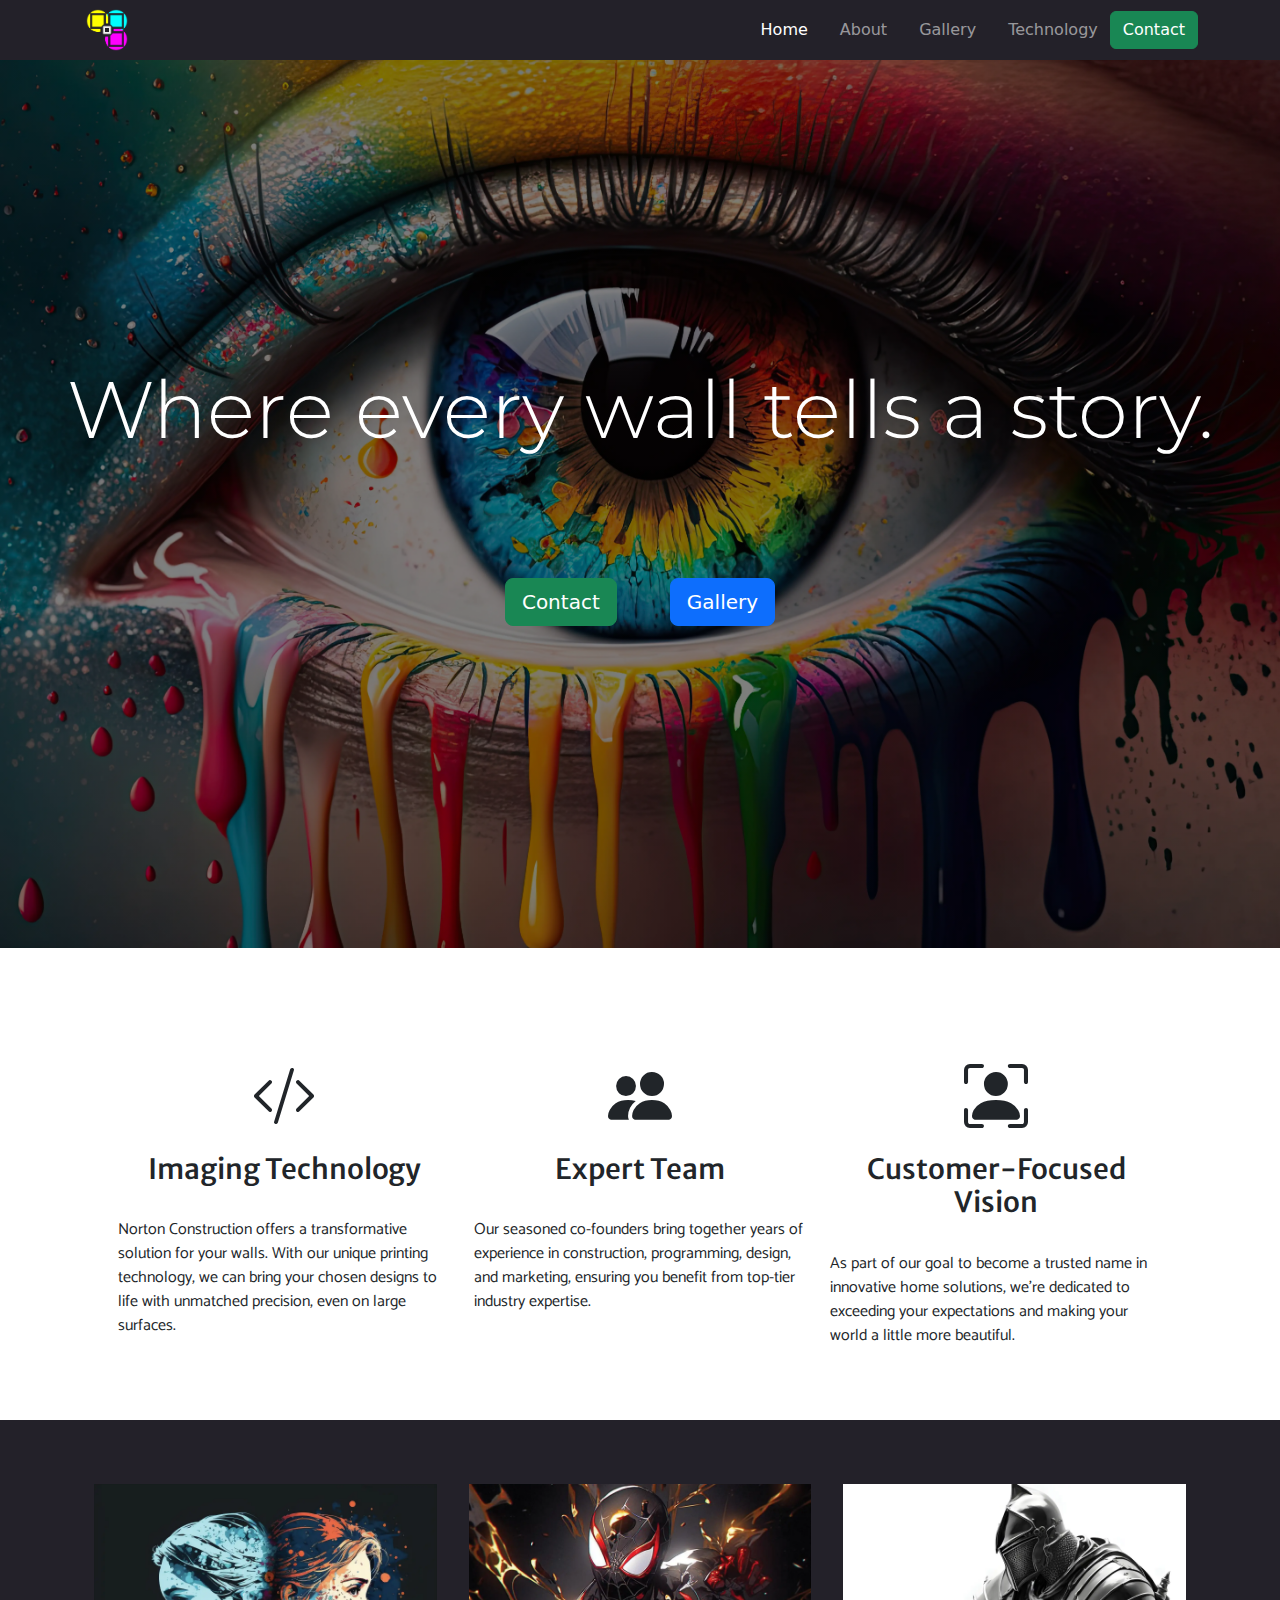
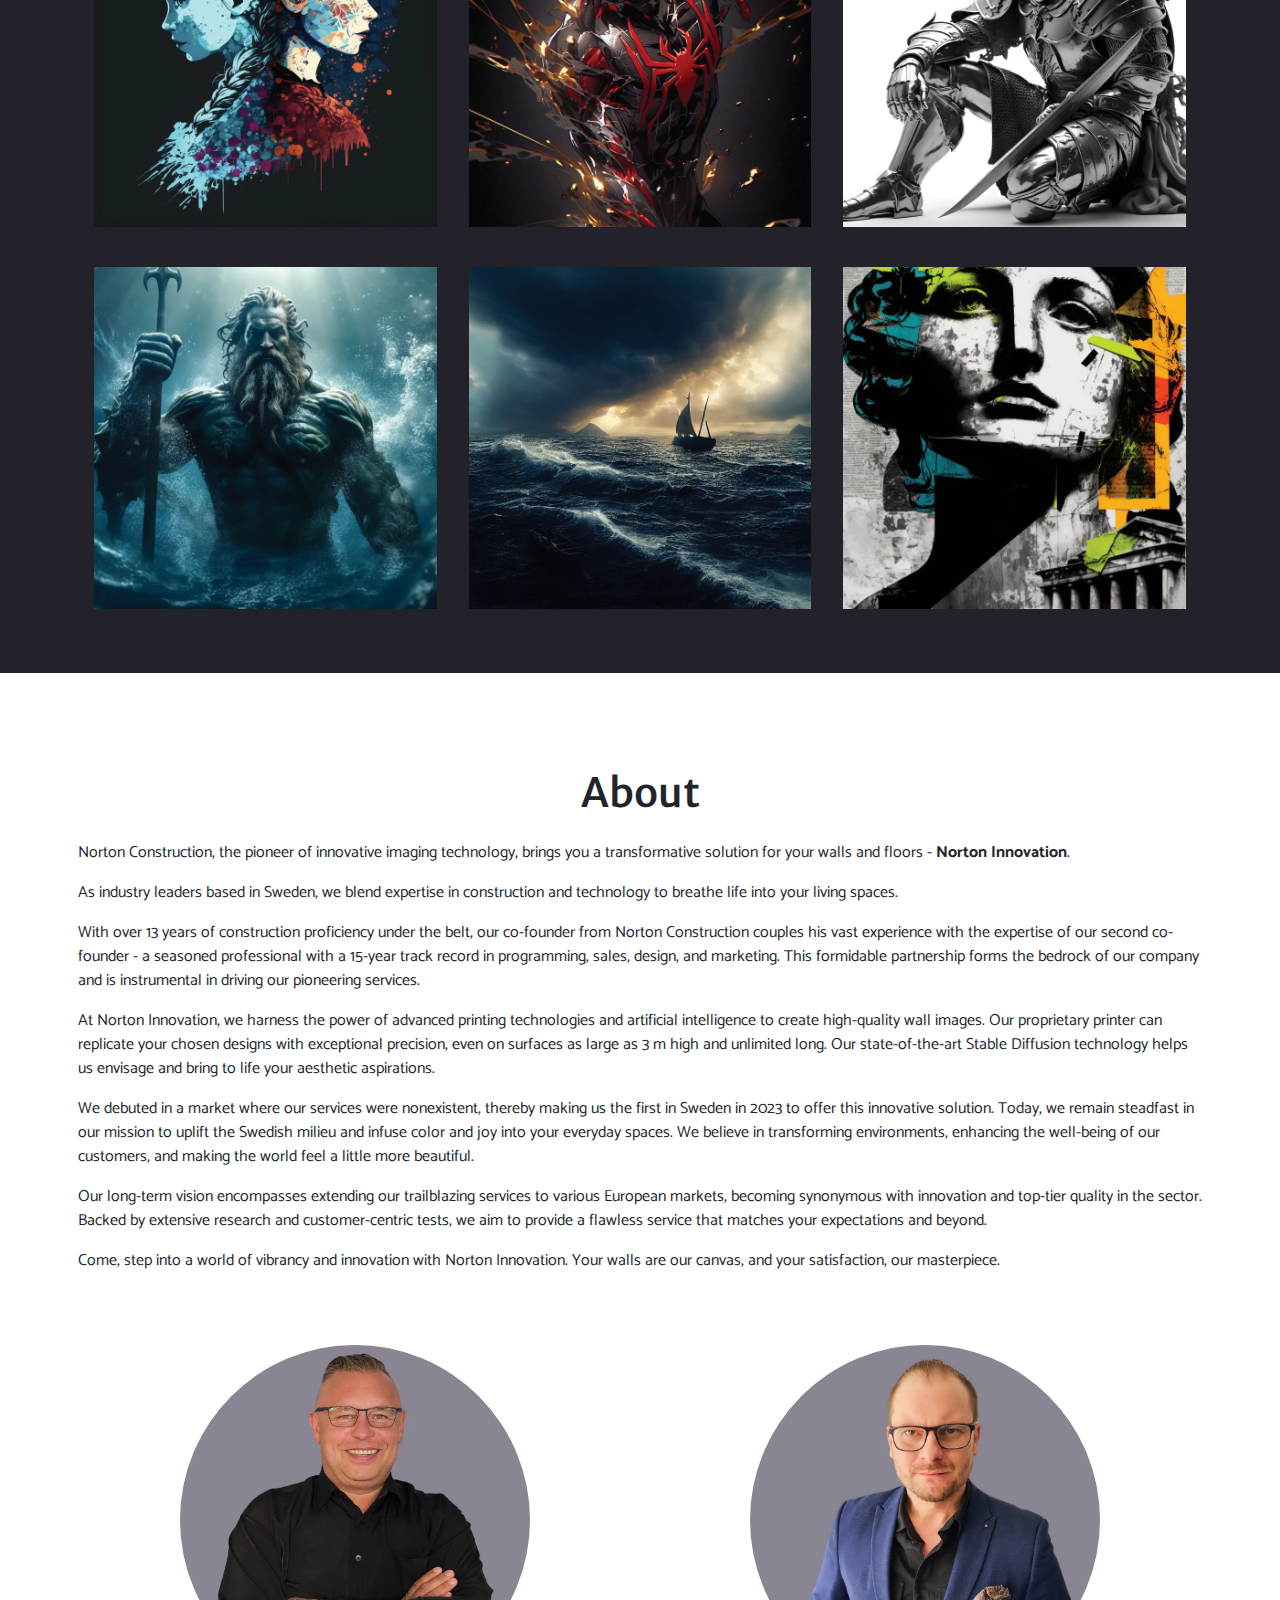
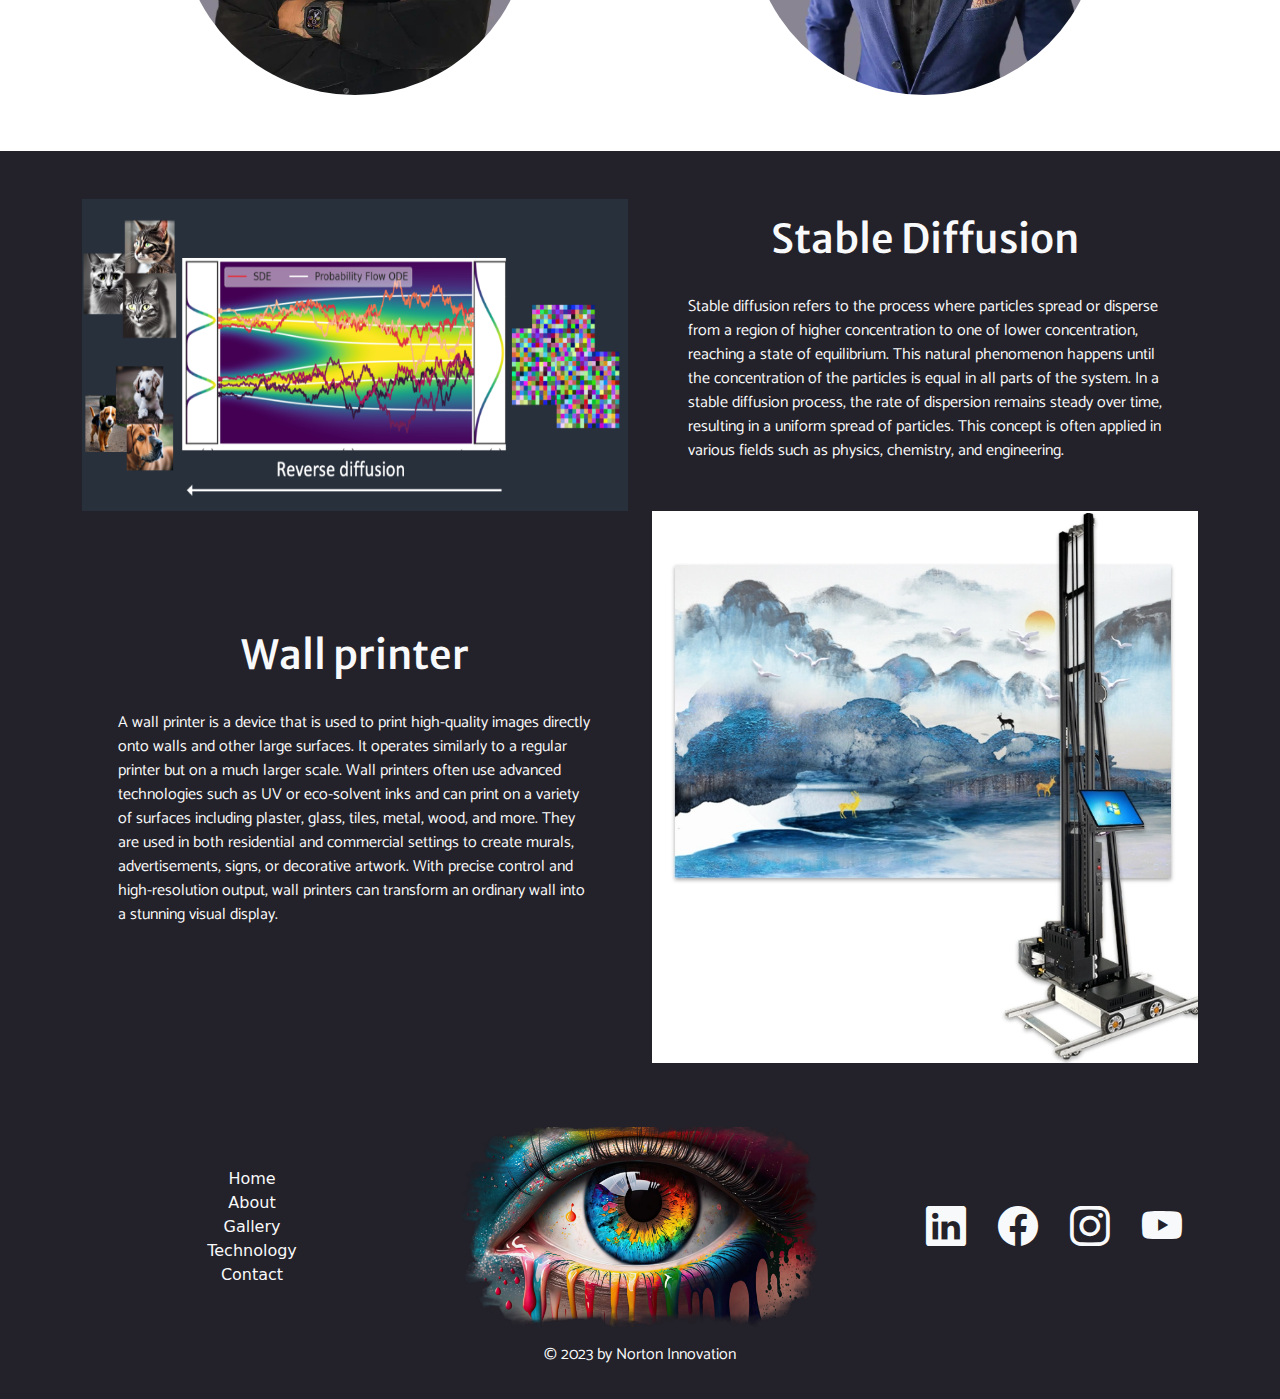
==== index.html @ 127aef73 "Fix character issues with homepage" ====
<!DOCTYPE html>
<html lang="en">

<head>
    <meta charset="UTF-8">
    <meta http-equiv="X-UA-Compatible" content="IE=edge">
    <meta name="viewport" content="width=device-width, initial-scale=1.0">
    <title>NORTON Innovation</title>
    <!-- CSS file -->
    <link rel="stylesheet" href="assets/css/style.css">
    <!-- Bootstrap -->
    <link rel="stylesheet" href="https://cdn.jsdelivr.net/npm/bootstrap@5.3.0/dist/css/bootstrap.min.css">
    <link rel="stylesheet" href="https://cdn.jsdelivr.net/npm/bootstrap-icons@1.10.5/font/bootstrap-icons.css">
    <!-- Preload front image -->
    <link rel="preload" href="assets/img/background-image.webp" as="image">

    <style>
        .my-default-background-color {
            background-color: #232129;
        }
    </style>

</head>

<body>

    <header>
        <nav class="navbar navbar-expand-lg navbar-dark fixed-top my-default-background-color p-0 m-0">
            <div class="container-lg">
                <a class="navbar-brand" href="index.html">
                    <img src="assets/img/logo/norton-innovation-logotype-transparent.png" alt="logo" class="logo-img">
                </a>
                <button class="navbar-toggler" type="button" data-bs-toggle="collapse" data-bs-target="#navbarNav"
                    aria-controls="navbarNav" aria-expanded="false" aria-label="Toggle navigation">
                    <span class="navbar-toggler-icon"></span>
                </button>

                <div class="collapse navbar-collapse" id="navbarNav">
                    <ul class="navbar-nav ms-auto gap-lg-4 gap-1">
                        <li class="nav-item">
                            <a class="nav-link active m-1 p-0" aria-current="page" href="index.html">Home</a>
                        </li>
                        <li class="nav-item">
                            <a class="nav-link m-1 p-0" href="#about">About</a>
                        </li>
                        <li class="nav-item">
                            <a class="nav-link m-1 p-0" href="gallery.html">Gallery</a>
                        </li>
                        <li class="nav-item">
                            <a class="nav-link m-1 p-0" href="#tech">Technology</a>
                        </li>
                    </ul>
                    <!-- <button type="button" class="btn btn-light ms-lg-5 mt-3 mb-3">Inspiration</button> -->
                    <a href="https://linktr.ee/nortoninnovation" target="_blank"><button type="button"
                            class="btn btn-success ms-lg-2 my-lg-2 mt-3 mb-3">Contact</button></a>


                </div>
            </div>

        </nav>
    </header>

    <main>
        <section>
            <div class="container-fluid enter-website-image mt-5 mb-5">
                <div class="row">
                    <div class="col-12">
                        <div class="start-content p-3 text-white">
                            <h1 class="display-1 special-header-font">Where every wall tells a story.</h1>
                            <br>

                        </div>
                        <div class="start-buttons mt-5">
                            <a href="https://linktr.ee/nortoninnovation" target="_blank"><button type="button"
                                    class="btn btn-success btn-lg m-4">Contact</button></a>

                            <a href="gallery.html"><button type="button"
                                    class="btn btn-primary btn-lg m-4">Gallery</button></a>
                        </div>
                    </div>
                </div>
            </div>
        </section>

        <section class="pt-5 pb-5">
            <div class="container-lg px-5">
                <div class="row">
                    <div class="col-12 col-md-4 mb-5 mb-md-2">
                        <div class="icon text-center m-3"><i class="bi bi-code-slash display-3"></i></div>
                        <h3 class="text-center">Imaging Technology</h3>
                        <br>
                        <p>Norton Construction offers a transformative solution for your walls. With our
                            unique printing technology, we can bring your chosen designs to life with unmatched
                            precision, even on large surfaces.</p>
                    </div>
                    <div class="col-12 col-md-4 mb-5 mb-md-2">
                        <div class="icon text-center m-3"><i class="bi bi-people-fill display-3"></i></div>
                        <h3 class="text-center">Expert Team</h3>
                        <br>
                        <p>Our seasoned co-founders bring together years of experience in construction, programming,
                            design, and marketing, ensuring you benefit from top-tier industry expertise.</p>
                    </div>
                    <div class="col-12 col-md-4 mb-md-2">
                        <div class="icon text-center m-3"><i class="bi bi-person-bounding-box display-3"></i></div>
                        <h3 class="text-center">Customer-Focused Vision</h3>
                        <br>
                        <p>As part of our goal to become a trusted name in innovative home solutions,
                            we're dedicated to exceeding your expectations and making your world a little more
                            beautiful.</p>
                    </div>
                </div>
            </div>
        </section>

        <section class="pt-5 pb-5 my-default-background-color">
            <div class="container-lg">
                <div class="row g-2">
                    <div class="col-12 col-md-4 p-3">
                        <img src="assets/img/wp-img/06-webp.webp" class="img-fluid" alt="...">
                    </div>
                    <div class="col-12 col-md-4 p-3">
                        <img src="assets/img/wp-img//05-webp.webp" class="img-fluid" alt="...">
                    </div>
                    <div class="col-12 col-md-4 p-3">
                        <img src="assets/img/wp-img/01-webp.webp" class="img-fluid" alt="...">
                    </div>
                    <div class="col-12 col-md-4 p-3">
                        <img src="assets/img/wp-img/04-webp.webp" class="img-fluid" alt="...">
                    </div>
                    <div class="col-12 col-md-4 p-3">
                        <img src="assets/img/wp-img/03-webp.webp" class="img-fluid" alt="...">
                    </div>
                    <div class="col-12 col-md-4 p-3">
                        <img src="assets/img/wp-img/02-webp.webp" class="img-fluid" alt="...">
                    </div>
                </div>
            </div>
            </div>
        </section>

        <section class="pt-5 pb-5 px-5" id="about">
            <div class="container-lg">
                <div class="row profile-img align-items-center">

                    <div class="col-12 py-5 px-2">
                        <h1 class="text-center pb-3">About</h1>
                        <p>Norton Construction, the pioneer of innovative imaging technology, brings
                            you a transformative solution for your walls and floors - <b>Norton Innovation</b>.</p>
                        <p>As industry leaders based in Sweden, we blend expertise in construction and technology to
                            breathe life into your living spaces.</p>
                        <p>With over 13 years of construction proficiency under the belt, our co-founder from Norton
                            Construction
                            couples his vast experience with the expertise of our second co-founder - a seasoned
                            professional with a 15-year track record in programming, sales, design, and marketing. This
                            formidable
                            partnership forms the bedrock of our company and is instrumental in driving our pioneering
                            services.</p>
                        <p>At Norton Innovation, we harness the power of advanced printing technologies and artificial
                            intelligence to create high-quality wall images. Our proprietary printer can
                            replicate your
                            chosen designs with exceptional precision, even on surfaces as large as 3 m high and
                            unlimited
                            long. Our state-of-the-art Stable Diffusion technology helps us envisage and bring to life
                            your
                            aesthetic
                            aspirations.</p>
                        <p>We debuted in a market where our services were nonexistent, thereby making us the first in
                            Sweden in 2023
                            to offer this innovative solution. Today, we remain steadfast in our mission to uplift the
                            Swedish milieu
                            and infuse color and joy into your everyday spaces. We believe in transforming environments,
                            enhancing the well-being of our customers, and making the world feel a little more
                            beautiful.</p>
                        <p>Our long-term vision encompasses extending our trailblazing services to various European
                            markets, becoming synonymous with innovation and top-tier quality in the sector. Backed by
                            extensive
                            research and customer-centric tests, we aim to provide a flawless service that matches your
                            expectations
                            and beyond.</p>
                        <p>Come, step into a world of vibrancy and innovation with Norton Innovation. Your walls are our
                            canvas, and your satisfaction, our masterpiece.</p>
                    </div>
                    <div class="col-12 col-md-6 p-2 d-flex justify-content-center">
                        <img src="assets/img/profile/norbert.webp" alt="norbert profile">
                    </div>
                    <div class="col-12 col-md-6 px-2 d-flex justify-content-center">
                        <img src="assets/img/profile/lukasz.webp" alt="lukasz profile">
                    </div>

                </div>
            </div>


        </section>


        <section class="text-light my-default-background-color container-fluid pt-5 pb-5" id="tech">
            <div class="container-lg">
                <div class="row">
                    <div class="col-12 col-md-6 d-flex justify-content-center">
                        <img src="assets/img/stable_diffusion_process.webp" alt="Stable Diffusion Process"
                            class="img-fluid">
                    </div>
                    <div
                        class="col-12 col-md-6 d-flex flex-column justify-content-center align-items-center px-5 py-3 mb-3">
                        <h1 class="text-center">Stable Diffusion</h1>
                        <br>
                        <p>
                            Stable diffusion refers to the process where particles spread or disperse from a region of
                            higher concentration to one of lower concentration, reaching a state of equilibrium. This
                            natural phenomenon happens until the concentration of the particles is equal in all parts of
                            the system. In a stable diffusion process, the rate of dispersion remains steady over time,
                            resulting in a uniform spread of particles. This concept is often applied in various fields
                            such as physics, chemistry, and engineering.</p>
                    </div>
                    <div class="col-12 col-md-6 d-flex flex-column justify-content-center align-items-center px-5 py-3">
                        <h1 class="text-center">Wall printer</h1>
                        <br>
                        <p>A wall printer is a device that is used to print high-quality images directly onto walls and
                            other large surfaces. It operates similarly to a regular printer but on a much larger scale.
                            Wall printers often use advanced technologies such as UV or eco-solvent inks and can print
                            on a variety of surfaces including plaster, glass, tiles, metal, wood, and more. They are
                            used in both residential and commercial settings to create murals, advertisements, signs, or
                            decorative artwork. With precise control and high-resolution output, wall printers can
                            transform an ordinary wall into a stunning visual display.</p>
                    </div>
                    <div class="col-12 col-md-6 d-flex justify-content-center ">
                        <img src="assets/img/wp-spec/tpp-1000.png" alt="Printer image" class="img-fluid">
                    </div>
                </div>
            </div>
        </section>

        <!-- <section class="pt-5 pb-5">
            <div class="container p-3">
                <div class="row">
                    <div class="col-12 col-md-6 px-5">
                        <h1 class="text-dark pb-4">Your Journey Starts Here - Contact Us!</h1>
                    </div>
                    <div class="col-12 col-md-6 px-5">
                        <div class="form-floating mb-3">
                            <input type="text" class="form-control" id="floatingName" placeholder="Name">
                            <label for="floatingName">First name</label>
                        </div>
                        <div class="form-floating mb-3">
                            <input type="email" class="form-control" id="floatingInput" placeholder="name@example.com">
                            <label for="floatingInput">Email address</label>
                        </div>
                        <div class="form-floating mb-3">
                            <textarea class="form-control" placeholder="Ask us about anything" id="floatingTextarea2"
                                style="height: 150px"></textarea>
                            <label for="floatingTextarea2">Ask us about anything</label>
                        </div>
                        <div class="mx-auto p-2 d-flex justify-content-center">
                            <button type="submit" class="btn btn-outline-success btn-lg">Submit</button>
                        </div>
                    </div>
                </div>
            </div>
        </section> -->

    </main>

    <footer class="footer mt-auto py-3 my-default-background-color text-light">
        <div class="container-lg">
            <div class="row">
                <div class="col-12 col-md-4 d-flex flex-column align-items-center justify-content-center">
                    <ul class="list-unstyled fs-6 d-flex flex-column align-items-center justify-content-center">
                        <li><a class="me-3 text-reset text-decoration-none" href="index.html">Home</a></li>
                        <li><a class="me-3 text-reset text-decoration-none" href="#about">About</a></li>
                        <li><a class="me-3 text-reset text-decoration-none" href="gallery.html">Gallery</a></li>
                        <li><a class="me-3 text-reset text-decoration-none" href="#tech">Technology</a></li>
                        <li><a class="me-3 text-reset text-decoration-none" href="https://linktr.ee/nortoninnovation"
                                target="_blank">Contact</a></li>
                    </ul>
                </div>
                <div class="col-12 col-md-4 mb-3">
                    <img src="assets/img/eye-front-norton-innovation-webp.webp" class="img-fluid" alt="">
                </div>
                <div
                    class="col-12 col-md-4 d-flex flex-row justify-content-center justify-content-md-end align-items-center">
                    <ul class="list-unstyled fs-1 d-flex flex-row justify-content-center align-items-center">
                        <li><a class="m-3 text-reset " href="https://www.linkedin.com/company/norton-innovation/"
                                target="_blank"><i class="bi bi-linkedin"></i></a></li>
                        <li><a class="m-3 text-reset" href="#"><i class="bi bi-facebook"></i></a></li>
                        <li><a class="m-3 text-reset" href="#"><i class="bi bi-instagram"></i></a></li>
                        <li><a class="m-3 text-reset" href="#"><i class="bi bi-youtube"></i></a></li>
                    </ul>
                </div>
                <div class="row m-0">
                    <p class="text-center">&copy 2023 by Norton Innovation</p>
                </div>

            </div>
        </div>
    </footer>


    <!-- JS file -->
    <script src="assets/js/script.js"></script>
    <!-- Bootstrap JS -->
    <script src="https://cdn.jsdelivr.net/npm/bootstrap@5.3.0/dist/js/bootstrap.bundle.min.js"
        integrity="sha384-geWF76RCwLtnZ8qwWowPQNguL3RmwHVBC9FhGdlKrxdiJJigb/j/68SIy3Te4Bkz"
        crossorigin="anonymous"></script>
</body>

</html>
---- assets/css/style.css ----
@import url('https://fonts.googleapis.com/css2?family=Catamaran:wght@100;200;300;400;500;600;700;800;900&family=Merriweather+Sans:ital,wght@0,300;0,400;0,500;0,600;0,700;0,800;1,300;1,400;1,500;1,600;1,700;1,800&family=Montserrat:ital,wght@0,100;0,300;0,400;0,500;0,600;0,700;0,800;0,900;1,100;1,200;1,300;1,400;1,500;1,600;1,700;1,800;1,900&display=swap');

:root {
    --default-font-color: #f5f5f5;
}

body {
    display: none;
}

body.visible {
    display: block;
}

body.visible .enter-website-image {
    display: flex;
}

body,
html {
    margin: 0;
    padding: 0;
}

.special-header-font {
    font-family: 'Montserrat', sans-serif;
    line-height: 1.3;
}

h1,
h2,
h3,
h4,
h5,
h6 {
    font-family: 'Merriweather Sans', sans-serif;
    line-height: 1.5;
}

p {
    font-family: 'Catamaran', sans-serif;
    line-height: 1.5;
}

.border {
    border: 1px solid red;
}

.full-screen-height {
    height: 100dvh;
}

.logo-img {
    width: 50px;
    height: 50px;
}

.enter-website-image {
    position: relative;
    display: flex;
    justify-content: center;
    align-items: center;
    flex-direction: column;
    width: 100%;
    height: 100vh;
    text-align: center;
    overflow: hidden;
    /* To ensure the pseudo-element doesn't extend beyond this container */
}

.enter-website-image::before {
    content: '';
    position: absolute;
    top: 0;
    left: 0;
    width: 100%;
    height: 100%;
    background-image: linear-gradient(rgba(0, 0, 0, 0.5), rgba(0, 0, 0, 0.5)), url('../../assets/img/background-image.webp');
    background-position: center center;
    background-repeat: no-repeat;
    background-size: cover;
    animation: scaleUp 2s ease-in-out forwards;
    z-index: -1;
}


@keyframes scaleUp {
    0% {
        transform: scale(1.00);
    }

    100% {
        transform: scale(1.05);
    }
}


.start-content img {
    max-width: 300px;
}

.innovation-font {
    font-family: 'Kolker Brush', cursive;
    font-size: calc(6rem + 5vw);
    background: linear-gradient(105deg, red, orange, yellow, green, blue, violet);
    -webkit-background-clip: text;
    -webkit-text-fill-color: transparent;
    background-clip: text;
    color: transparent;
    padding-left: 0.8rem;
    padding-right: 1rem;
    padding-top: 0;
    padding-bottom: 0;
    margin-left: -2.5rem;
}

.start-buttons {
    margin-top: 40px;
}

/* About page */

.profile-img img {
    max-width: 350px;
    border-radius: 50%;
}

/* Wp Spec */
.wp-spec {
    max-width: 450px;
}

 /* Gallery */
 #photos {
    clear: both;
    line-height: 0;
    column-count: 3;
    column-gap: 0;
}

#photos > img {
    width: 100%;
}

/* On mobile, hide navigation buttons and pagination */
@media (max-width: 768px) {
    .profile-img img {
        max-width: 100%;
        border-radius: 6px;
    }
}

@media screen and (max-width: 950px) {
    #photos {
        column-count: 3;
}
}

@media screen and (max-width: 800px) {
    #photos {
        column-count: 2;
    }
}

@media screen and (max-width: 550px) {
    #photos {
        column-count: 1;
    }
}
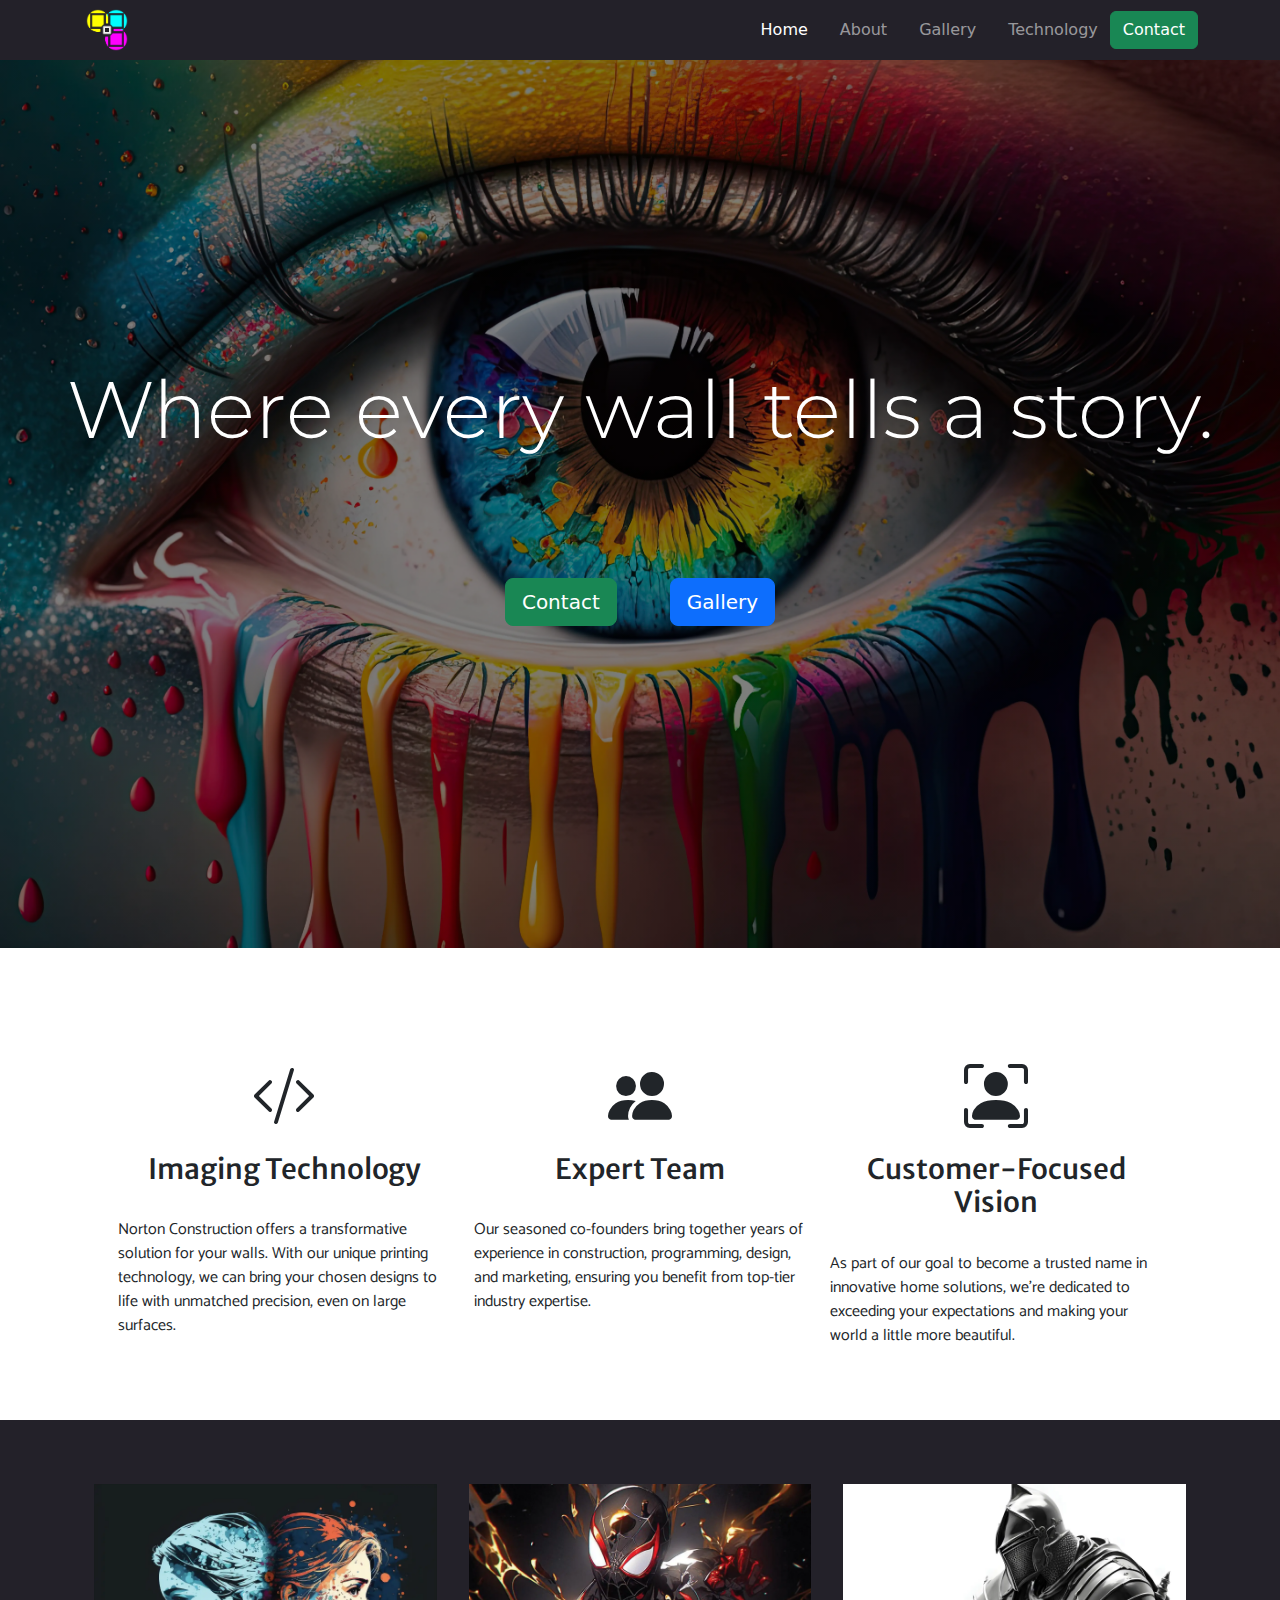
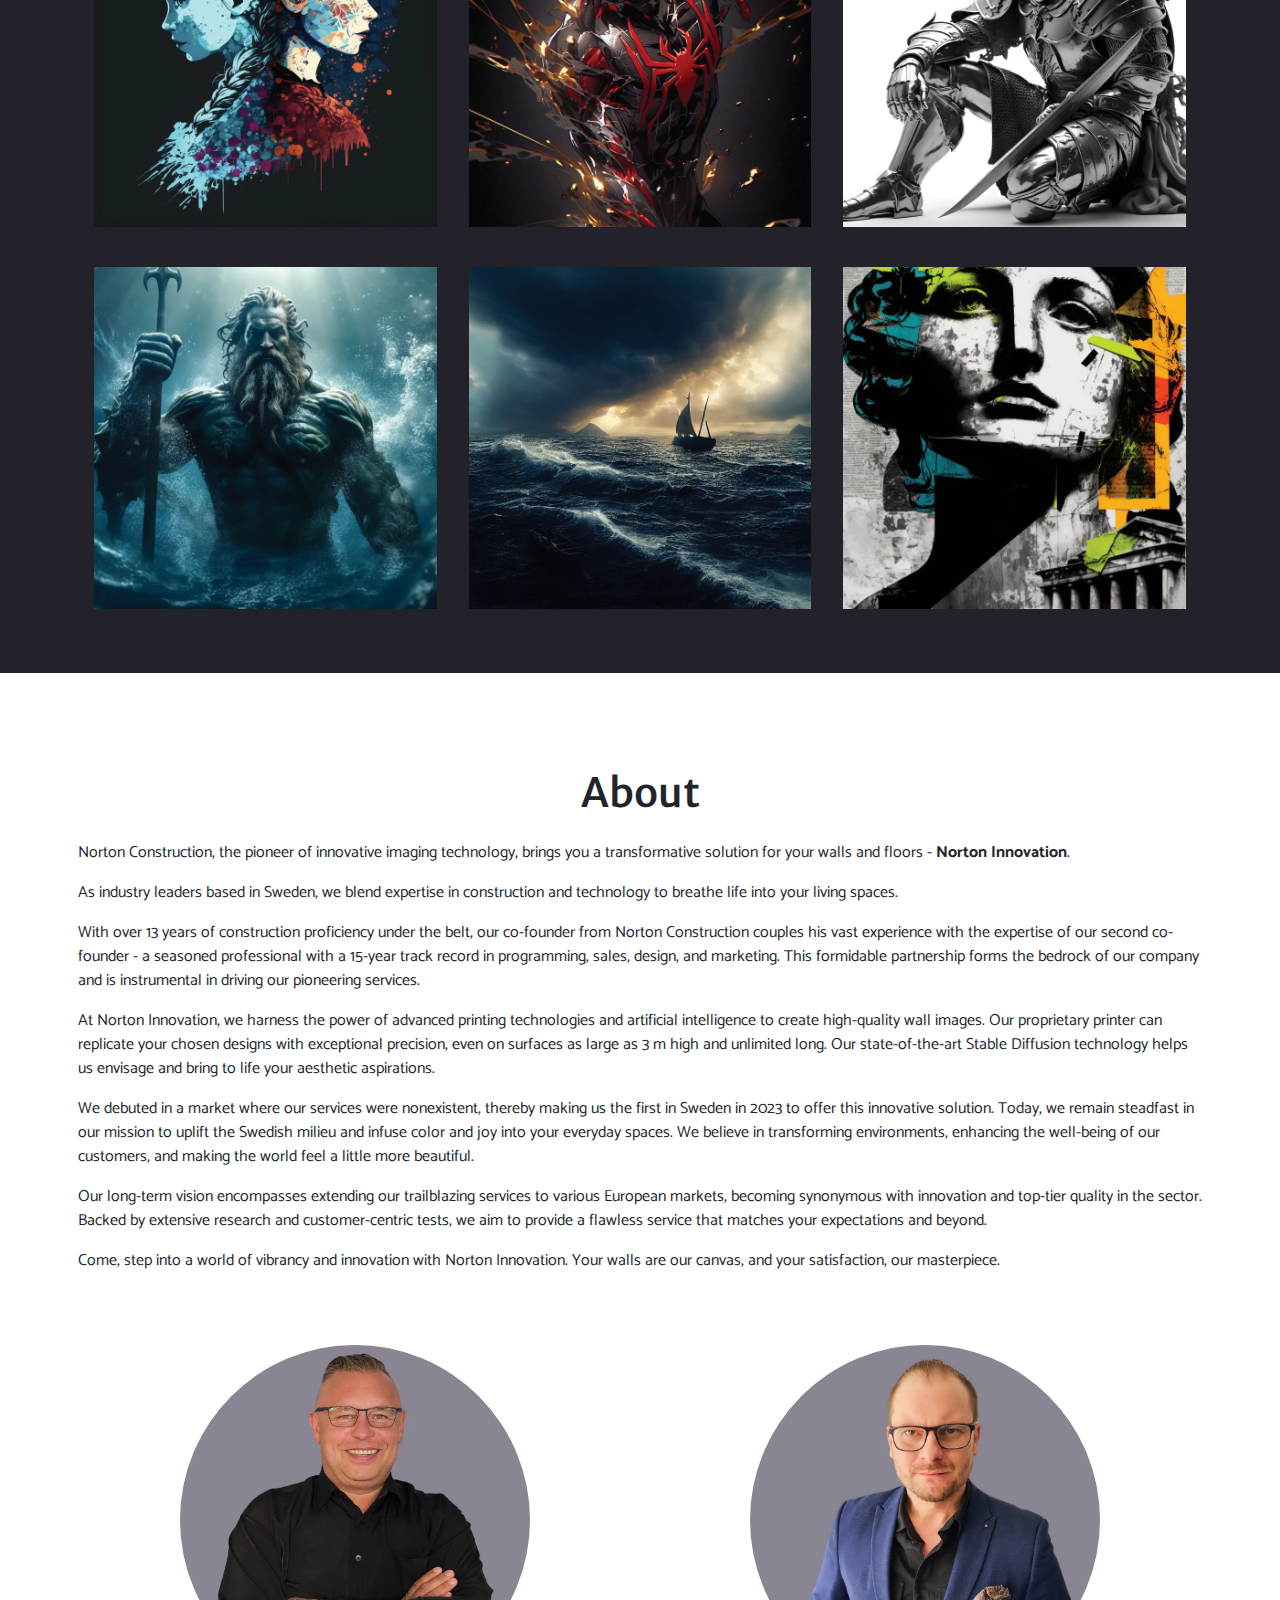
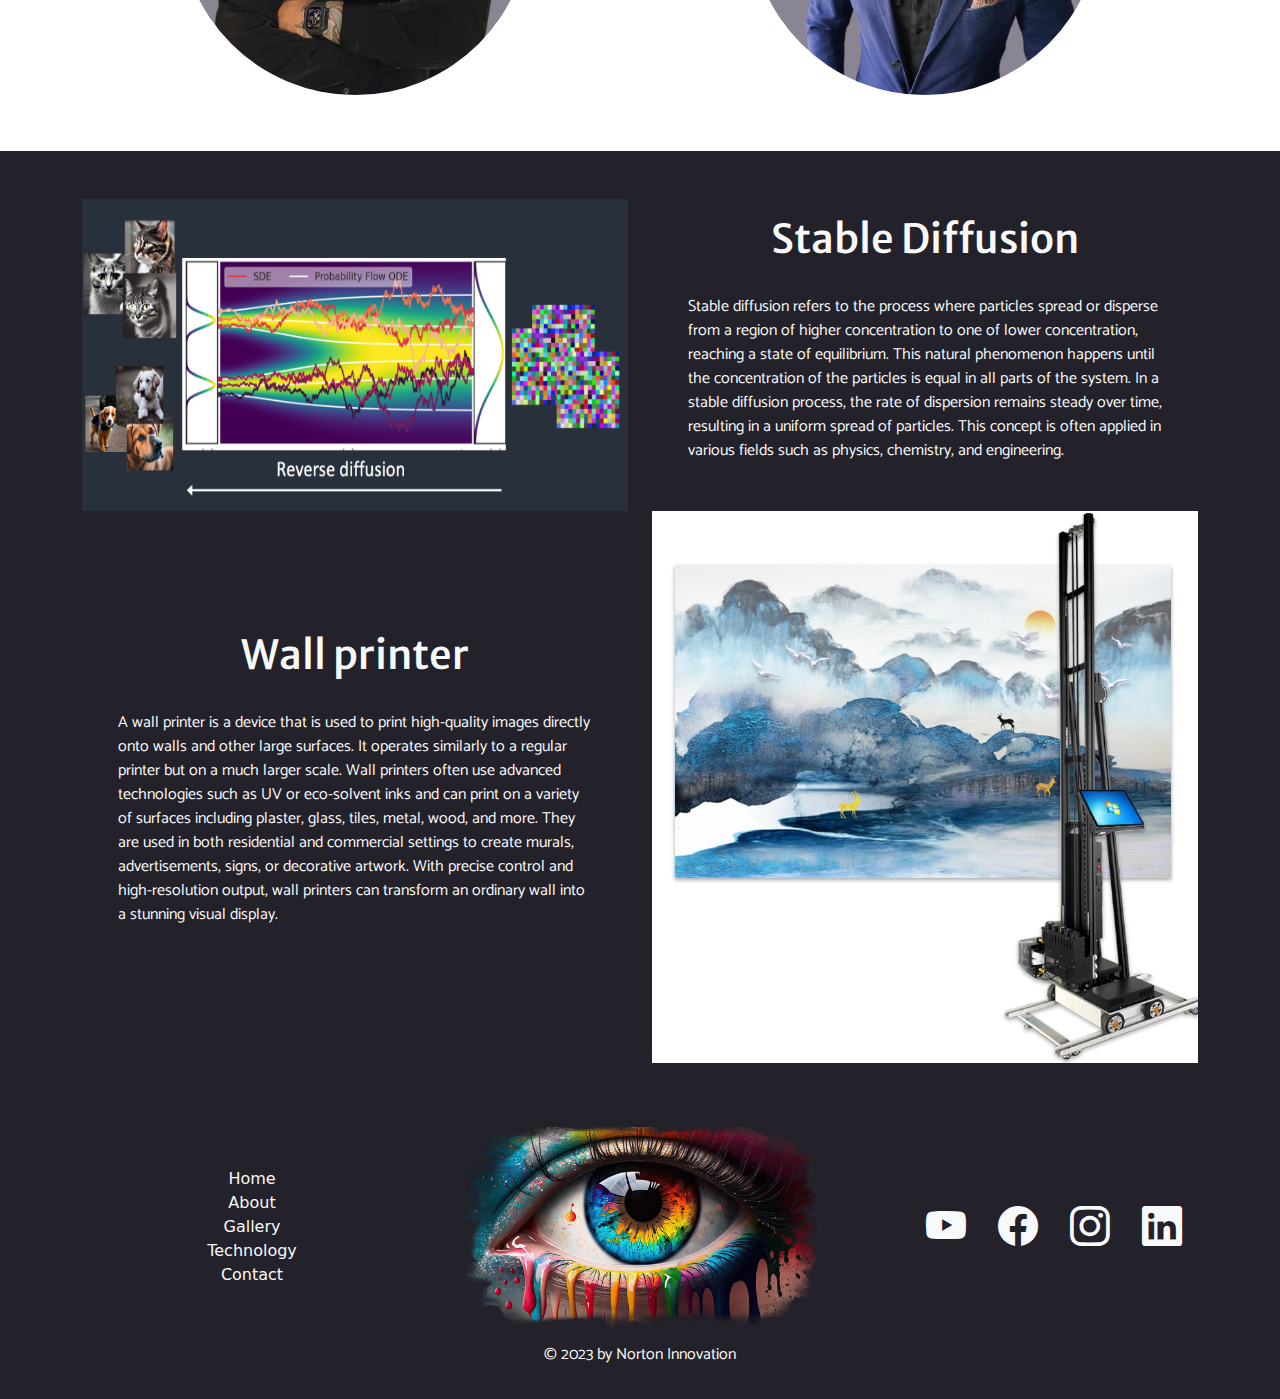
==== commit eb68b083: "Style homepage and gallery" ====
--- a/index.html
+++ b/index.html
@@ -281,11 +281,12 @@
                 <div
                     class="col-12 col-md-4 d-flex flex-row justify-content-center justify-content-md-end align-items-center">
                     <ul class="list-unstyled fs-1 d-flex flex-row justify-content-center align-items-center">
+                        <li><a class="m-3 text-reset" href="https://www.youtube.com/@NortonInnovation"
+                                target="_blank"><i class="bi bi-youtube"></i></a></li>
+                        <li><a class="m-3 text-reset" href="https://www.facebook.com/profile.php?id=61550583483662" target="_blank"><i class="bi bi-facebook"></i></a></li>
+                        <li><a class="m-3 text-reset" href="#"><i class="bi bi-instagram"></i></a></li>
                         <li><a class="m-3 text-reset " href="https://www.linkedin.com/company/norton-innovation/"
                                 target="_blank"><i class="bi bi-linkedin"></i></a></li>
-                        <li><a class="m-3 text-reset" href="#"><i class="bi bi-facebook"></i></a></li>
-                        <li><a class="m-3 text-reset" href="#"><i class="bi bi-instagram"></i></a></li>
-                        <li><a class="m-3 text-reset" href="#"><i class="bi bi-youtube"></i></a></li>
                     </ul>
                 </div>
                 <div class="row m-0">
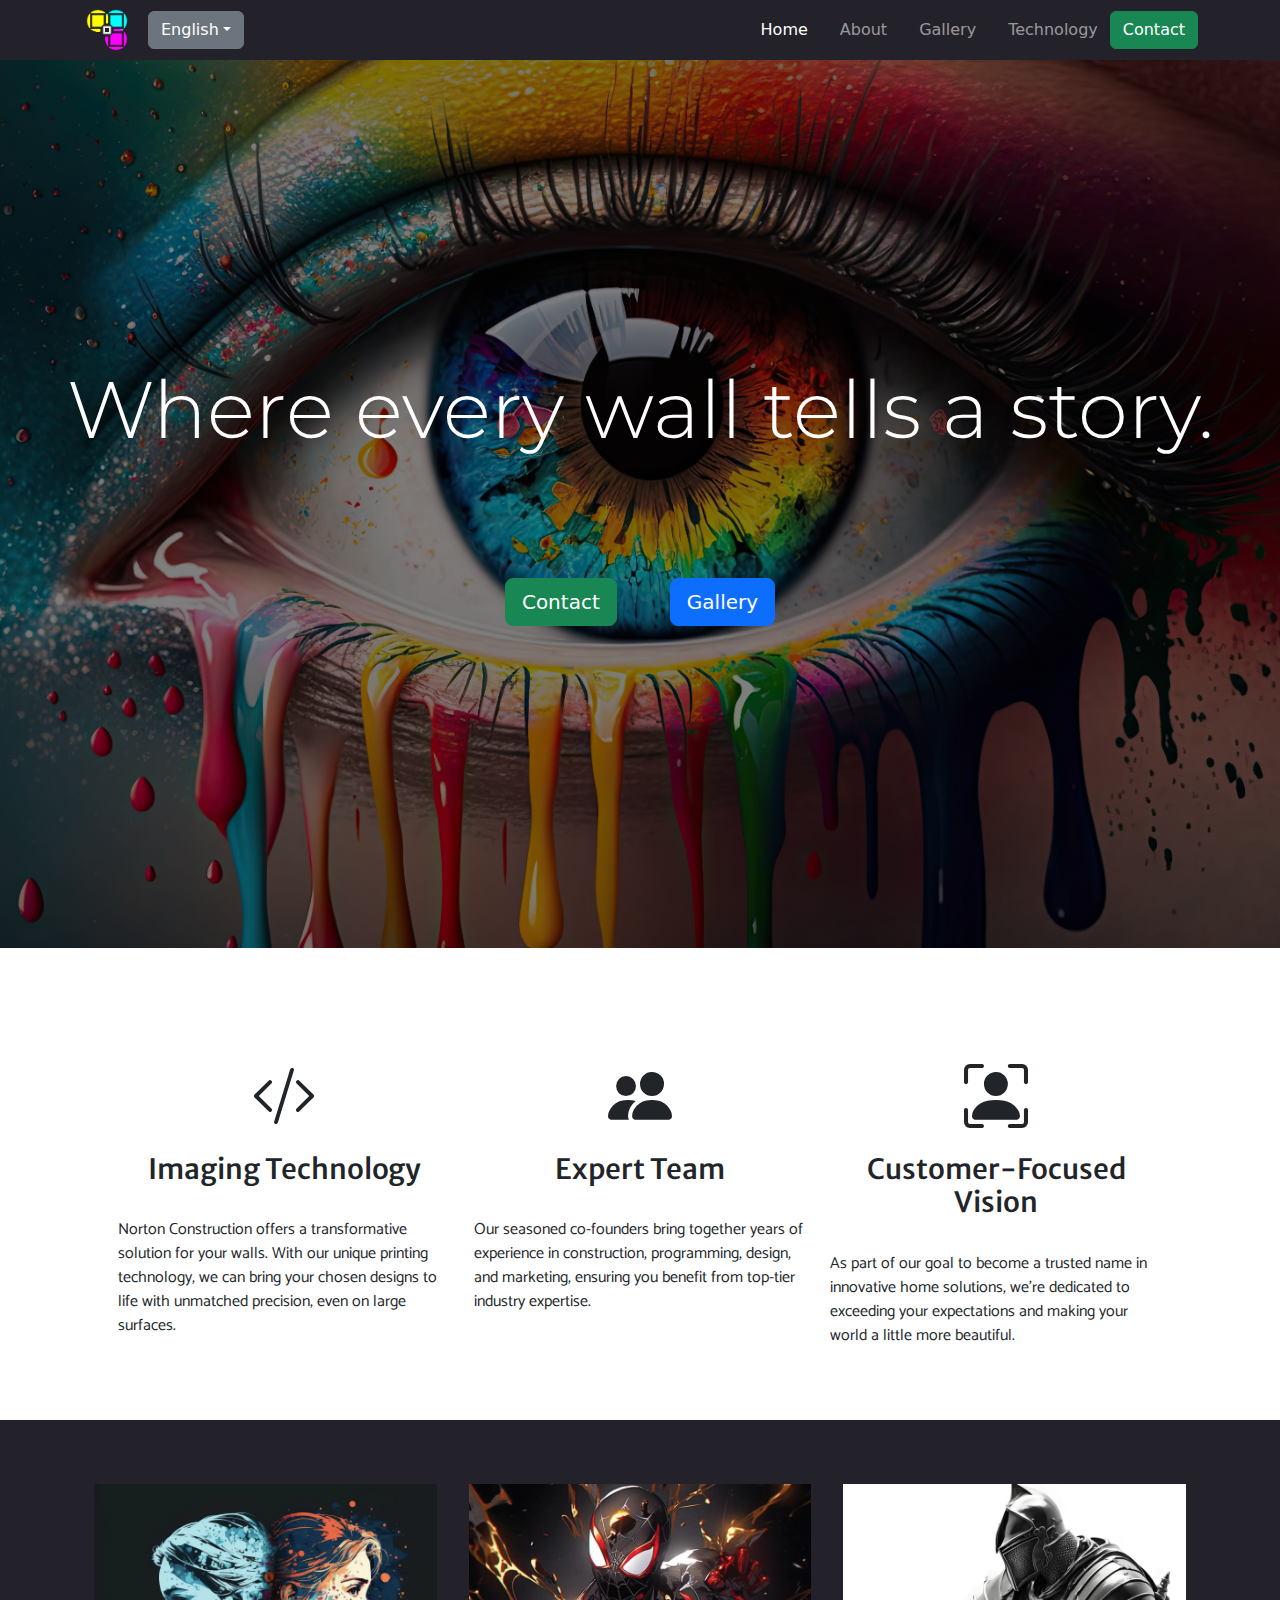
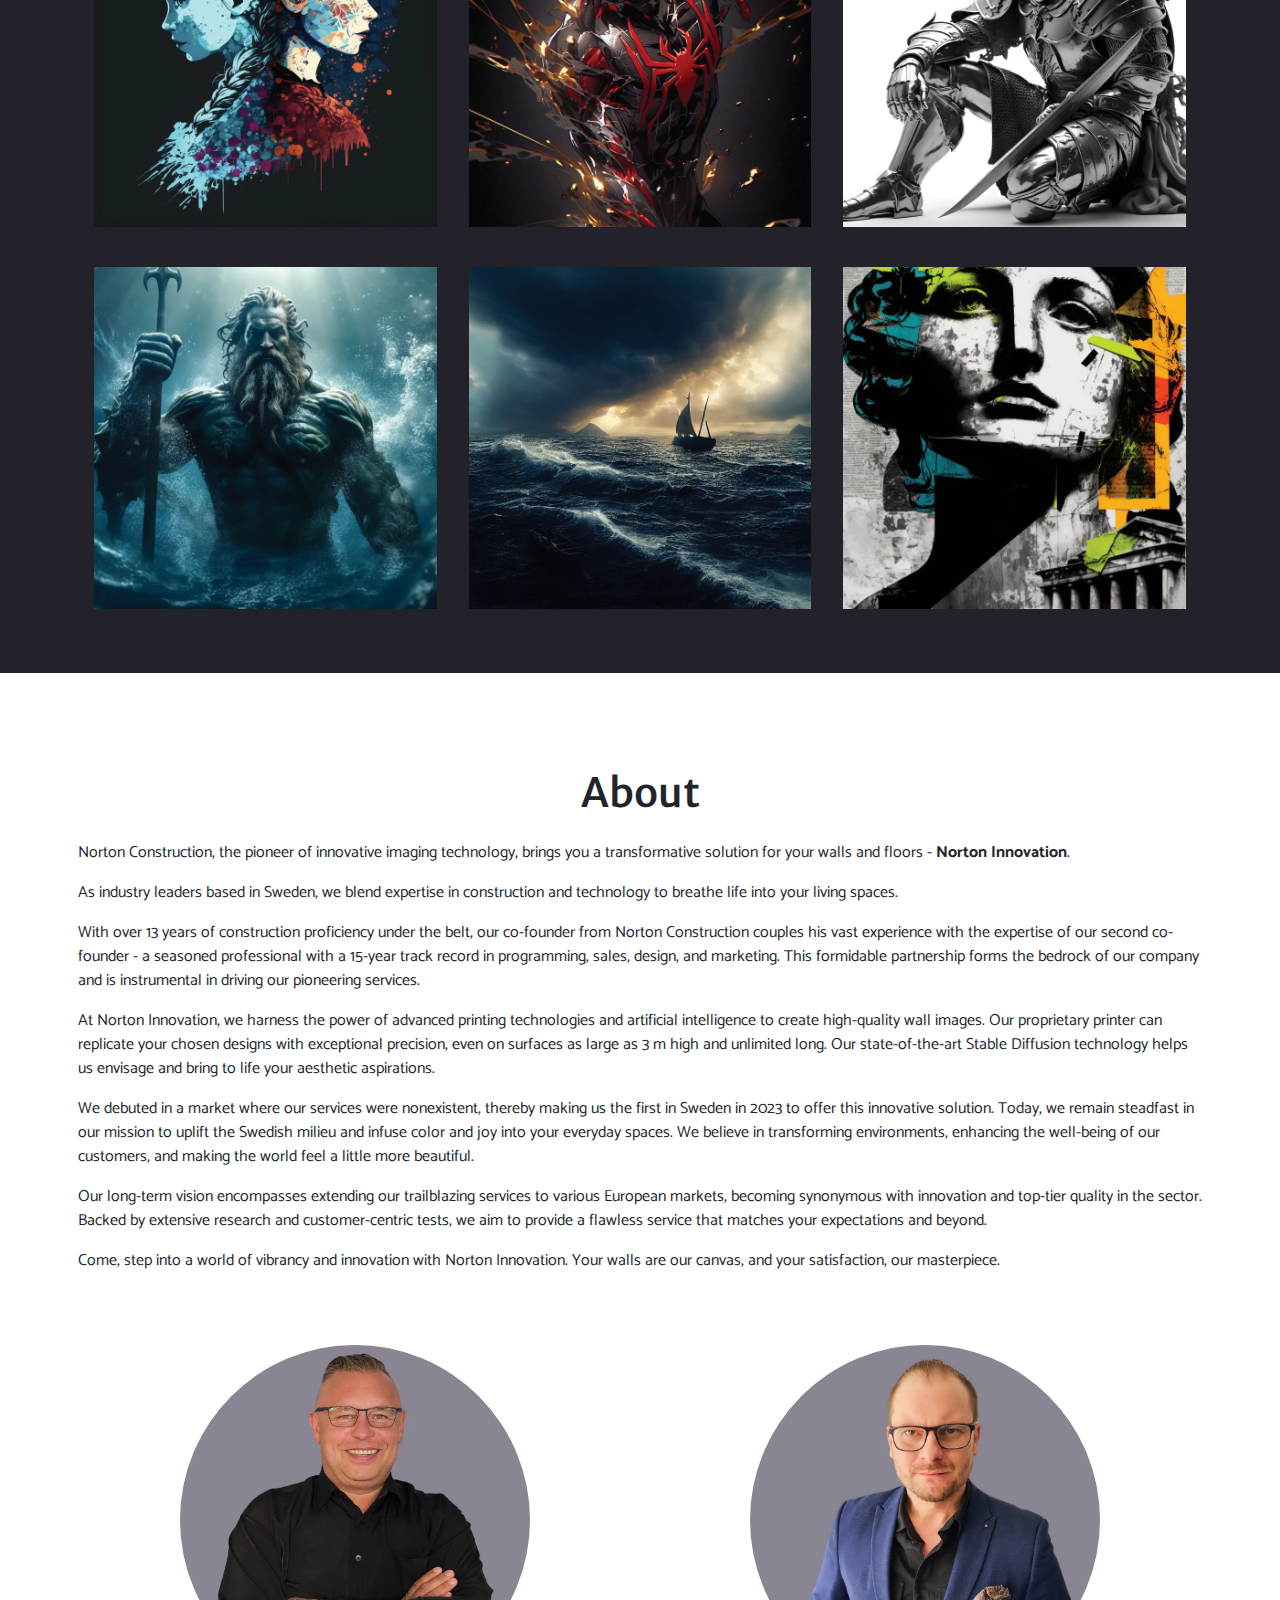
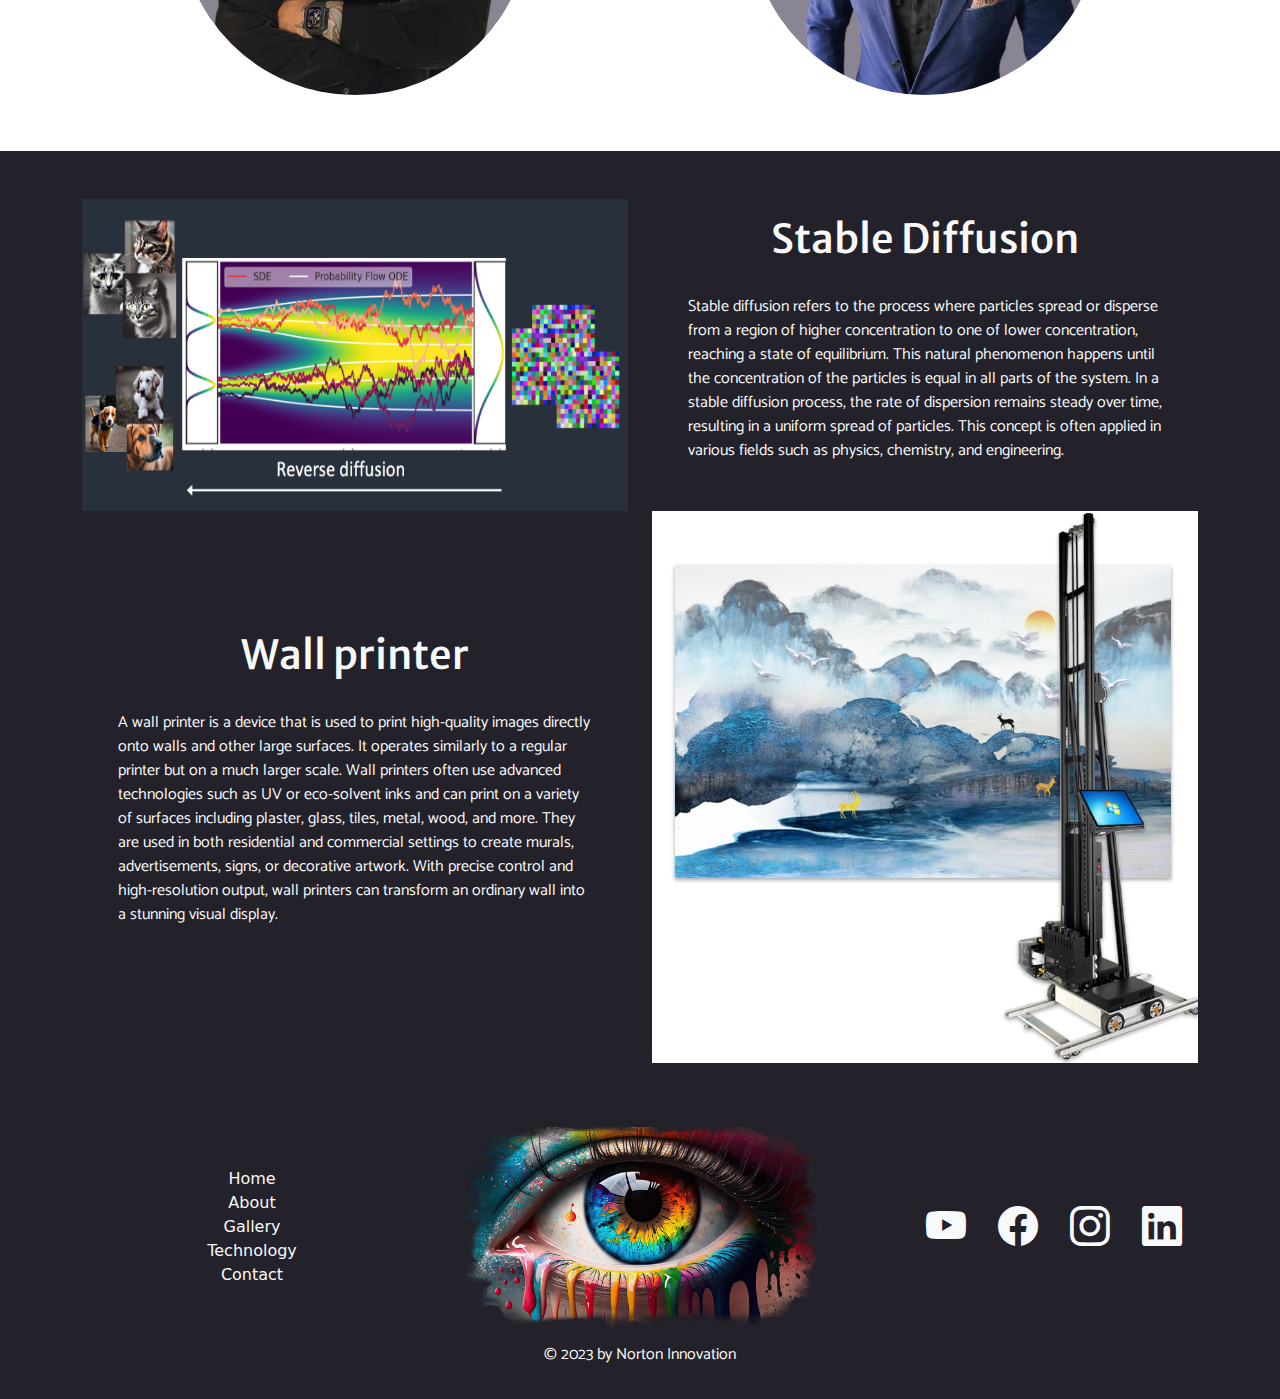
==== commit 4e402b82: "Add language dropdown menu button to the navbar" ====
--- a/index.html
+++ b/index.html
@@ -27,13 +27,33 @@
     <header>
         <nav class="navbar navbar-expand-lg navbar-dark fixed-top my-default-background-color p-0 m-0">
             <div class="container-lg">
-                <a class="navbar-brand" href="index.html">
-                    <img src="assets/img/logo/norton-innovation-logotype-transparent.png" alt="logo" class="logo-img">
-                </a>
-                <button class="navbar-toggler" type="button" data-bs-toggle="collapse" data-bs-target="#navbarNav"
-                    aria-controls="navbarNav" aria-expanded="false" aria-label="Toggle navigation">
-                    <span class="navbar-toggler-icon"></span>
-                </button>
+                <div class="d-flex align-items-center">
+                    <!-- Logo and Language Switch Button -->
+                    <div class="d-flex align-items-center">
+                        <a class="navbar-brand" href="index.html">
+                            <img src="assets/img/logo/norton-innovation-logotype-transparent.png" alt="logo"
+                                class="logo-img">
+                        </a>
+                        <div class="btn-group">
+                            <button type="button" id="languageButton" class="btn btn-secondary dropdown-toggle"
+                                data-bs-toggle="dropdown" aria-haspopup="true" aria-expanded="false">
+                                Language
+                            </button>
+                            <ul class="dropdown-menu">
+                                <li><a class="dropdown-item" href="?lang=en">English</a></li>
+                                <li><a class="dropdown-item" href="?lang=pl">Polski</a></li>
+                                <li><a class="dropdown-item" href="?lang=sv">Svenska</a></li>
+                            </ul>
+                        </div>
+                    </div>
+                    <!-- End of Logo and Language Switch Button -->
+
+                    <button class="navbar-toggler ms-auto" type="button" data-bs-toggle="collapse"
+                        data-bs-target="#navbarNav" aria-controls="navbarNav" aria-expanded="false"
+                        aria-label="Toggle navigation">
+                        <span class="navbar-toggler-icon"></span>
+                    </button>
+                </div>
 
                 <div class="collapse navbar-collapse" id="navbarNav">
                     <ul class="navbar-nav ms-auto gap-lg-4 gap-1">
@@ -50,6 +70,7 @@
                             <a class="nav-link m-1 p-0" href="#tech">Technology</a>
                         </li>
                     </ul>
+                    <!-- Contact Button -->
                     <!-- <button type="button" class="btn btn-light ms-lg-5 mt-3 mb-3">Inspiration</button> -->
                     <a href="https://linktr.ee/nortoninnovation" target="_blank"><button type="button"
                             class="btn btn-success ms-lg-2 my-lg-2 mt-3 mb-3">Contact</button></a>
@@ -283,9 +304,11 @@
                     <ul class="list-unstyled fs-1 d-flex flex-row justify-content-center align-items-center">
                         <li><a class="m-3 text-reset" href="https://www.youtube.com/@NortonInnovation"
                                 target="_blank"><i class="bi bi-youtube"></i></a></li>
-                        <li><a class="m-3 text-reset" href="https://www.facebook.com/profile.php?id=61550583483662" target="_blank"><i class="bi bi-facebook"></i></a></li>
-                        <li><a class="m-3 text-reset" href="#"><i class="bi bi-instagram"></i></a></li>
-                        <li><a class="m-3 text-reset " href="https://www.linkedin.com/company/norton-innovation/"
+                        <li><a class="m-3 text-reset" href="https://www.facebook.com/profile.php?id=61550583483662"
+                                target="_blank"><i class="bi bi-facebook"></i></a></li>
+                        <li><a class="m-3 text-reset" href="https://www.instagram.com/norton_innovation"
+                                target="_blank"><i class="bi bi-instagram"></i></a></li>
+                        <li><a class="m-3 text-reset " href="https://www.linkedin.com/company/norton-innovation"
                                 target="_blank"><i class="bi bi-linkedin"></i></a></li>
                     </ul>
                 </div>
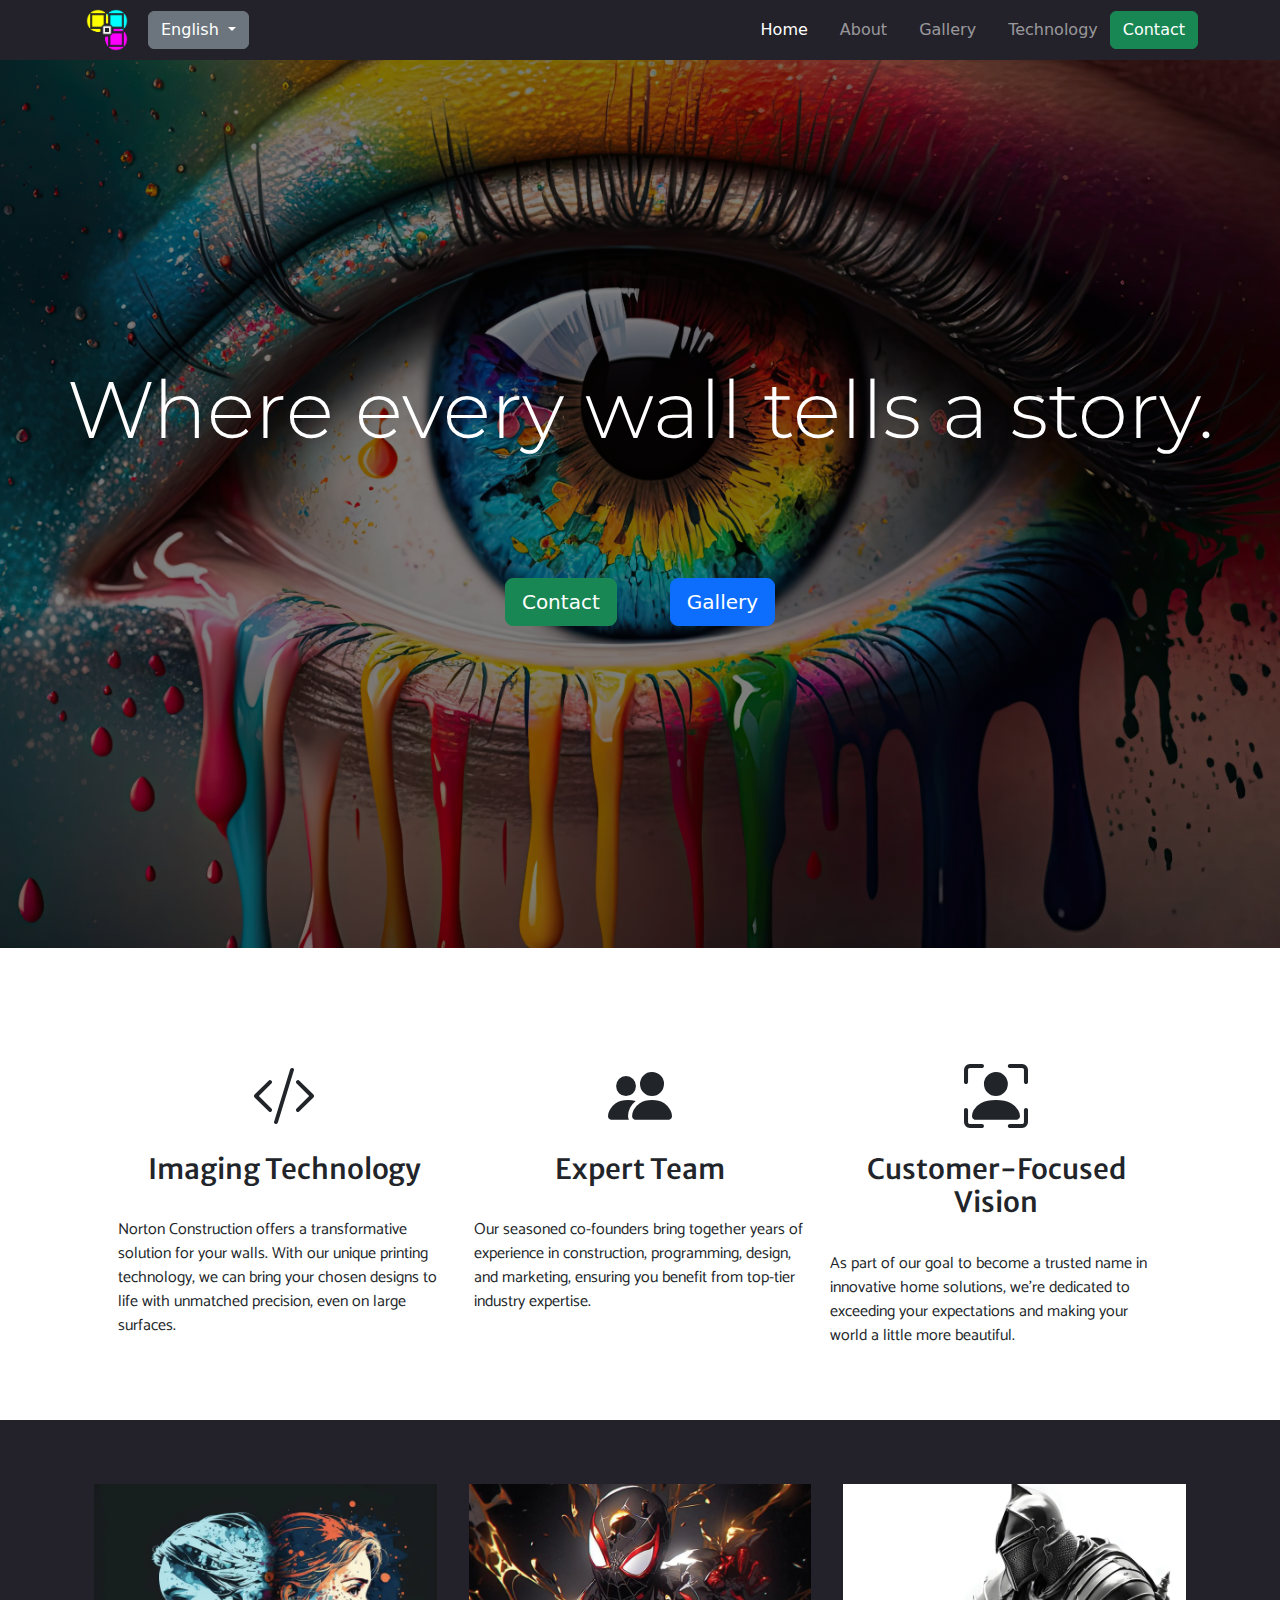
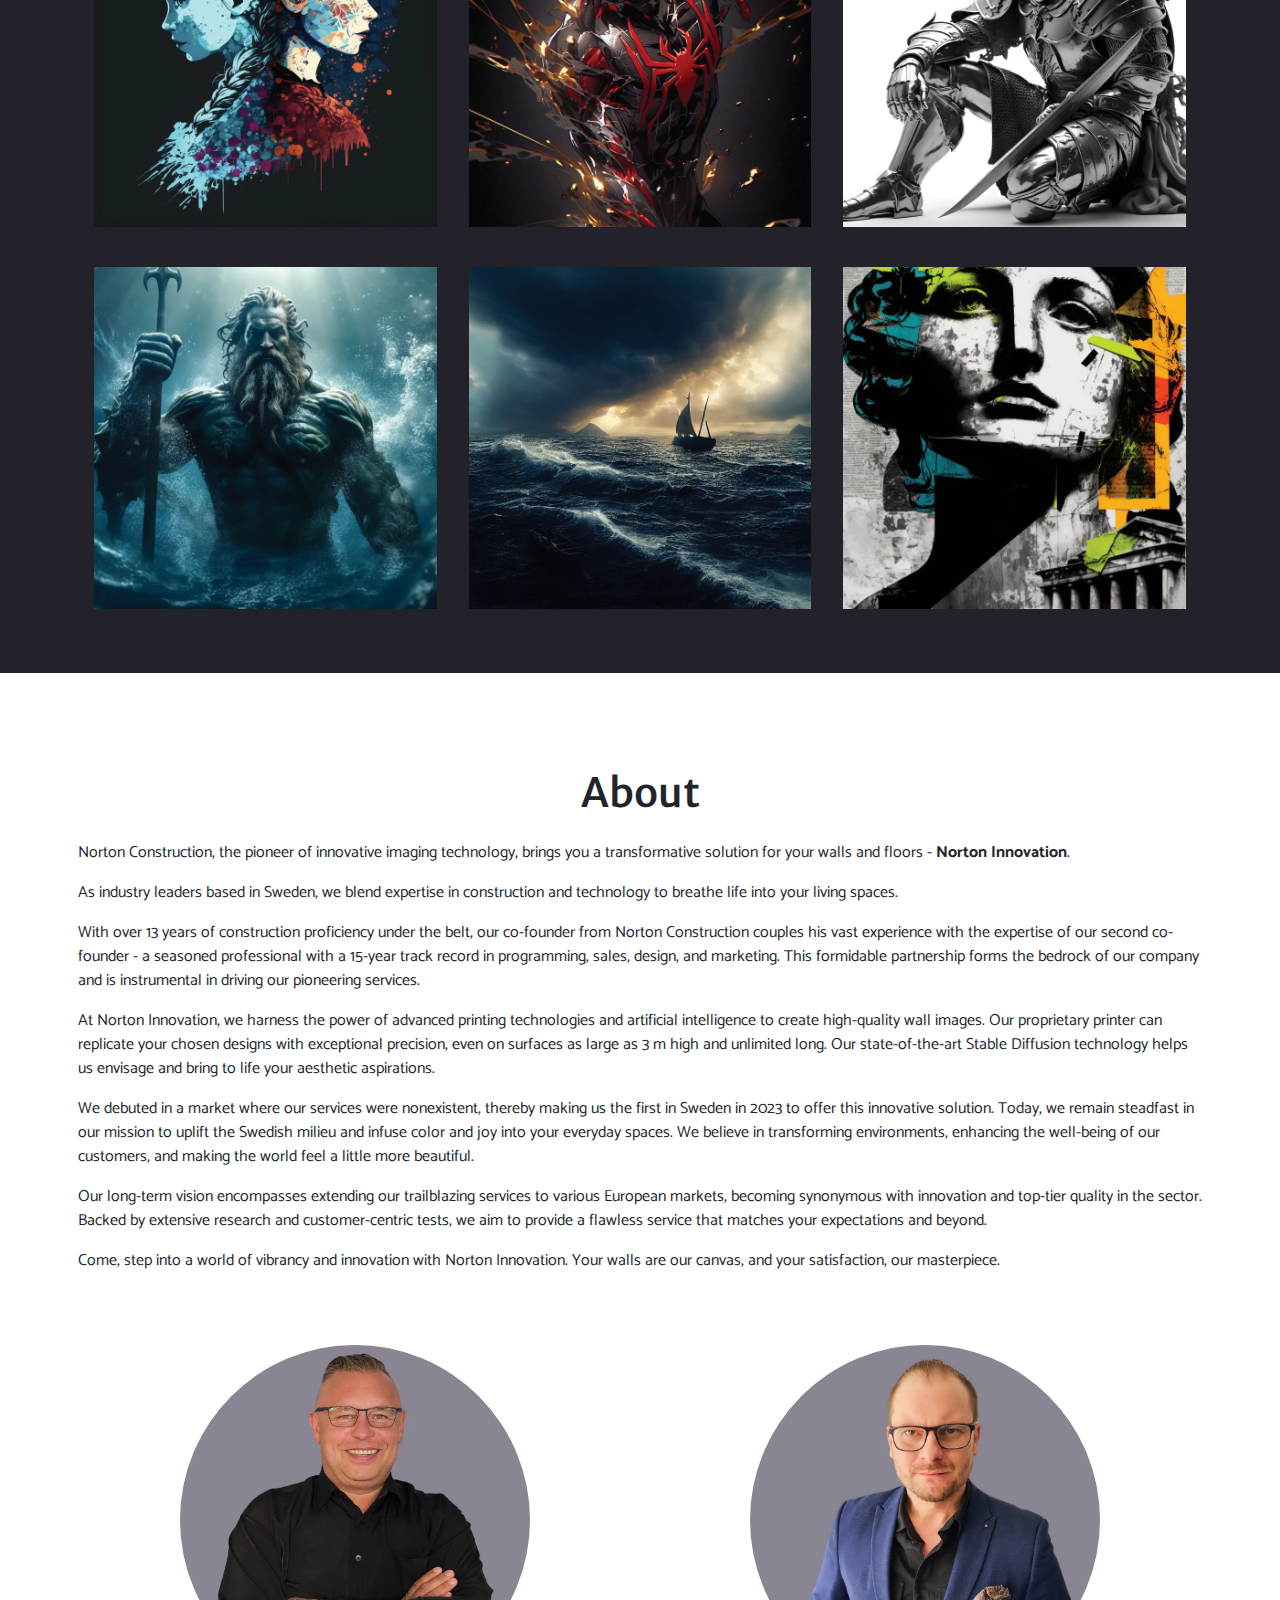
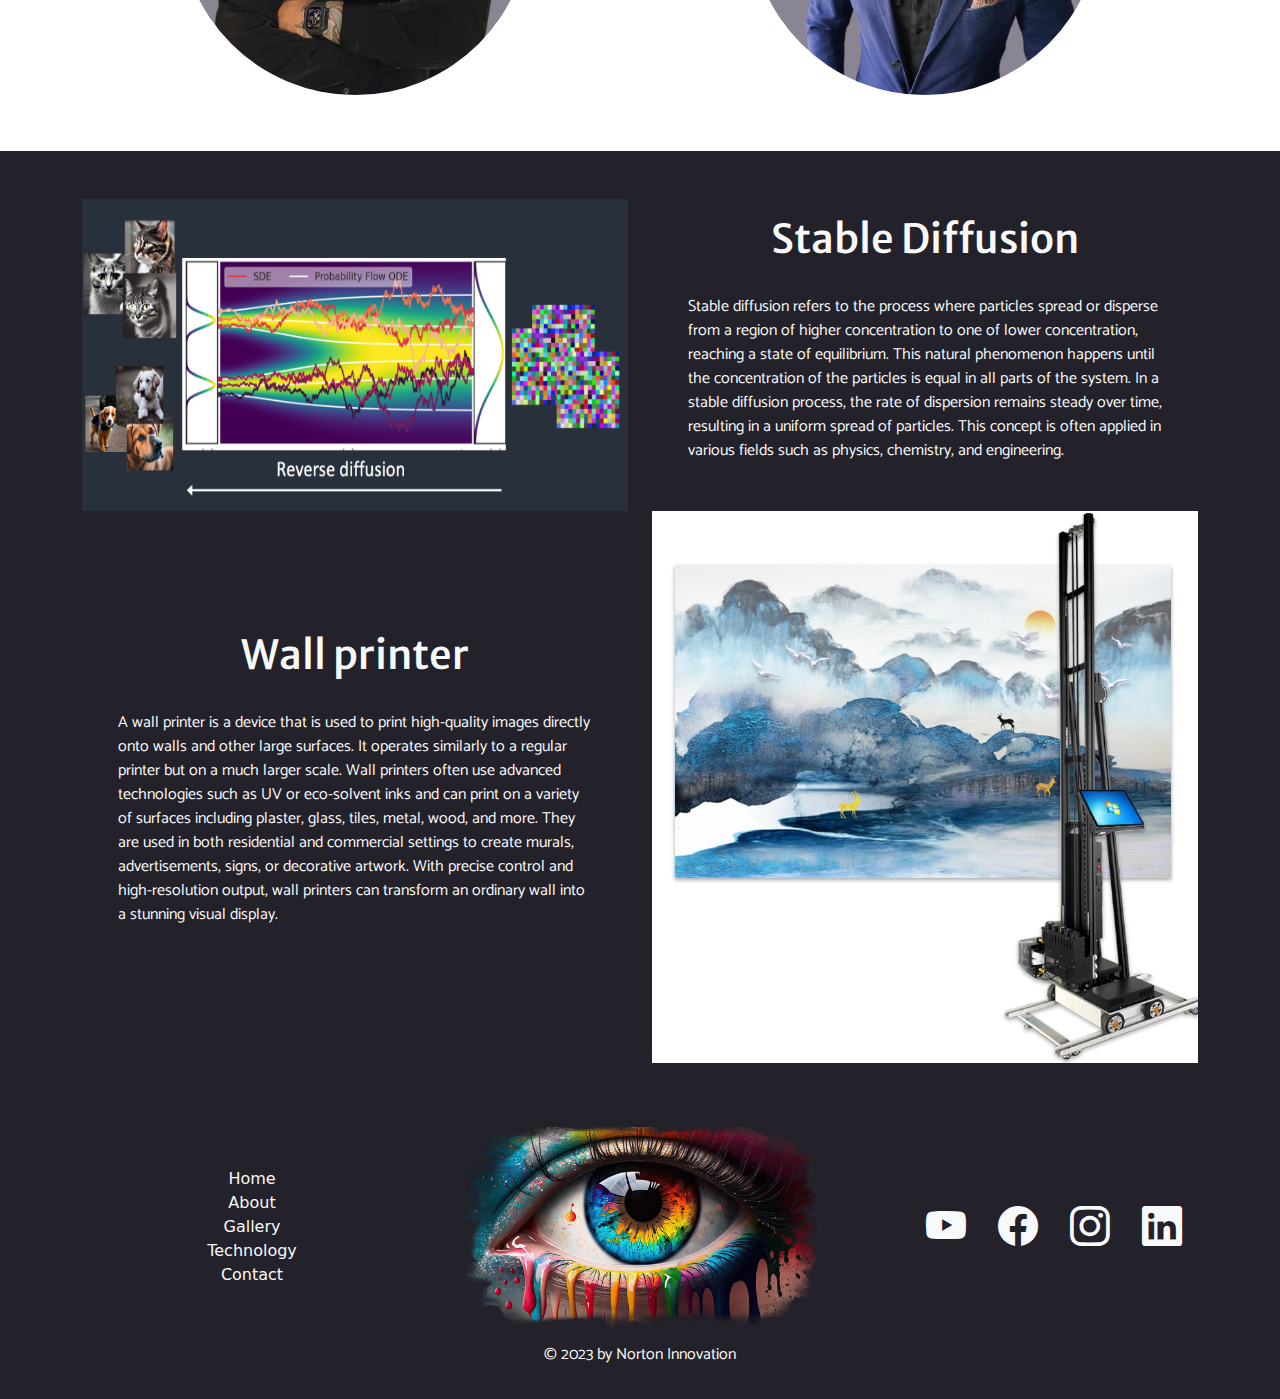
==== commit 869e544d: "Style navbar in all language homepages" ====
--- a/index.html
+++ b/index.html
@@ -14,6 +14,22 @@
     <!-- Preload front image -->
     <link rel="preload" href="assets/img/background-image.webp" as="image">
 
+    <!-- Language redirection script -->
+    <script type="text/javascript">
+        document.addEventListener("DOMContentLoaded", function () {
+            var userLang = navigator.language || navigator.userLanguage;
+            userLang = userLang.substr(0, 2).toLowerCase();
+
+            if (userLang === "pl") {
+                window.location.href = "index-pl.html";
+            } else if (userLang === "sv") {
+                window.location.href = "index-sv.html";
+            } else {
+                window.location.href = "index-en.html";
+            }
+        });
+    </script>
+
     <style>
         .my-default-background-color {
             background-color: #232129;
@@ -27,8 +43,8 @@
     <header>
         <nav class="navbar navbar-expand-lg navbar-dark fixed-top my-default-background-color p-0 m-0">
             <div class="container-lg">
-                <div class="d-flex align-items-center">
-                    <!-- Logo and Language Switch Button -->
+                <div class="d-flex align-items-center justify-content-between w-100">
+                    <!-- Left Side: Logo and Language Switch Button -->
                     <div class="d-flex align-items-center">
                         <a class="navbar-brand" href="index.html">
                             <img src="assets/img/logo/norton-innovation-logotype-transparent.png" alt="logo"
@@ -39,21 +55,26 @@
                                 data-bs-toggle="dropdown" aria-haspopup="true" aria-expanded="false">
                                 Language
                             </button>
-                            <ul class="dropdown-menu">
-                                <li><a class="dropdown-item" href="?lang=en">English</a></li>
-                                <li><a class="dropdown-item" href="?lang=pl">Polski</a></li>
-                                <li><a class="dropdown-item" href="?lang=sv">Svenska</a></li>
+                            <ul class="dropdown-menu" id="languageMenu">
+                                <li><a class="dropdown-item" href="index-en.html" data-language="English">English</a>
+                                </li>
+                                <li><a class="dropdown-item" href="index-pl.html" data-language="Polski">Polski</a></li>
+                                <li><a class="dropdown-item" href="index-sv.html" data-language="Svenska">Svenska</a>
+                                </li>
                             </ul>
                         </div>
                     </div>
-                    <!-- End of Logo and Language Switch Button -->
-
-                    <button class="navbar-toggler ms-auto" type="button" data-bs-toggle="collapse"
-                        data-bs-target="#navbarNav" aria-controls="navbarNav" aria-expanded="false"
-                        aria-label="Toggle navigation">
-                        <span class="navbar-toggler-icon"></span>
-                    </button>
-                </div>
+                    <!-- Right Side: Navbar Toggler -->
+                    <div>
+                        <button class="navbar-toggler" type="button" data-bs-toggle="collapse"
+                            data-bs-target="#navbarNav" aria-controls="navbarNav" aria-expanded="false"
+                            aria-label="Toggle navigation">
+                            <span class="navbar-toggler-icon"></span>
+                        </button>
+                    </div>
+                </div>
+
+                <!-- Other elements -->
 
                 <div class="collapse navbar-collapse" id="navbarNav">
                     <ul class="navbar-nav ms-auto gap-lg-4 gap-1">
@@ -71,17 +92,13 @@
                         </li>
                     </ul>
                     <!-- Contact Button -->
-                    <!-- <button type="button" class="btn btn-light ms-lg-5 mt-3 mb-3">Inspiration</button> -->
                     <a href="https://linktr.ee/nortoninnovation" target="_blank"><button type="button"
                             class="btn btn-success ms-lg-2 my-lg-2 mt-3 mb-3">Contact</button></a>
-
-
-                </div>
-            </div>
-
+                </div>
+            </div>
         </nav>
     </header>
-
+    
     <main>
         <section>
             <div class="container-fluid enter-website-image mt-5 mb-5">
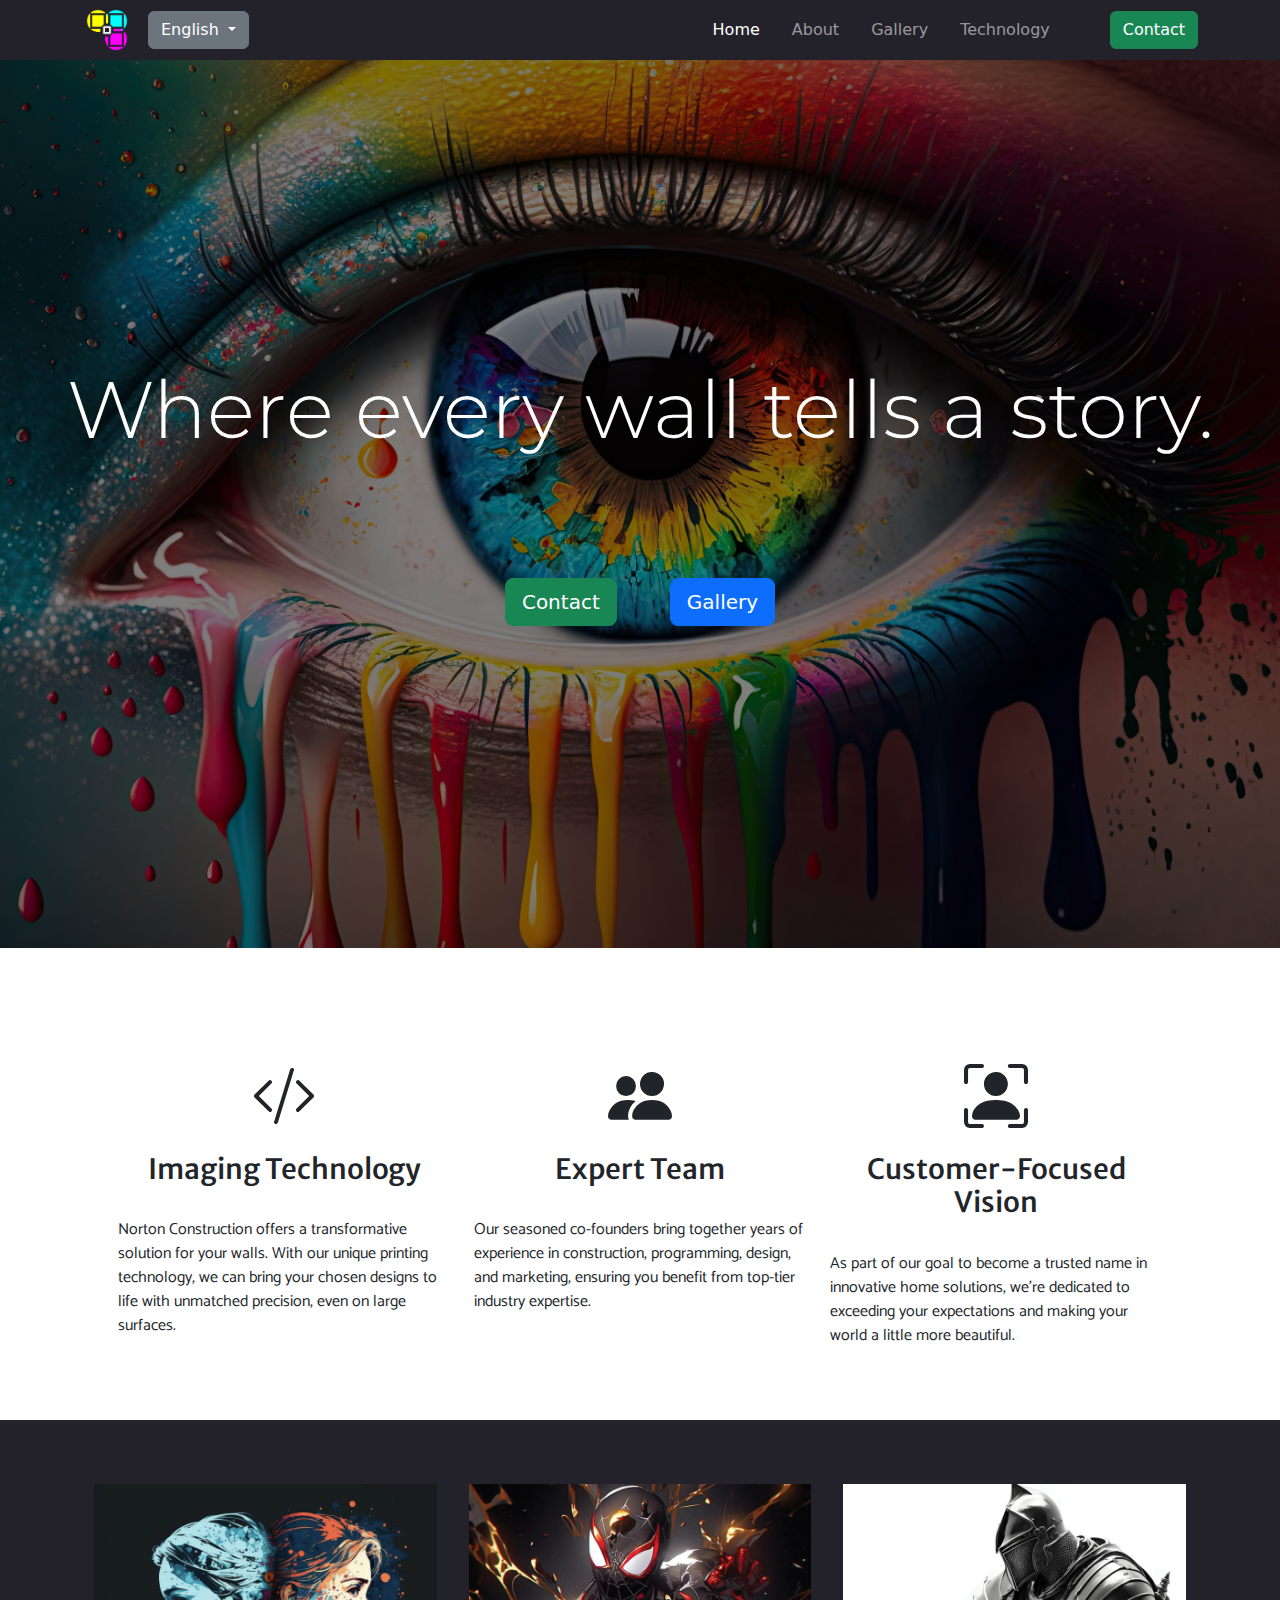
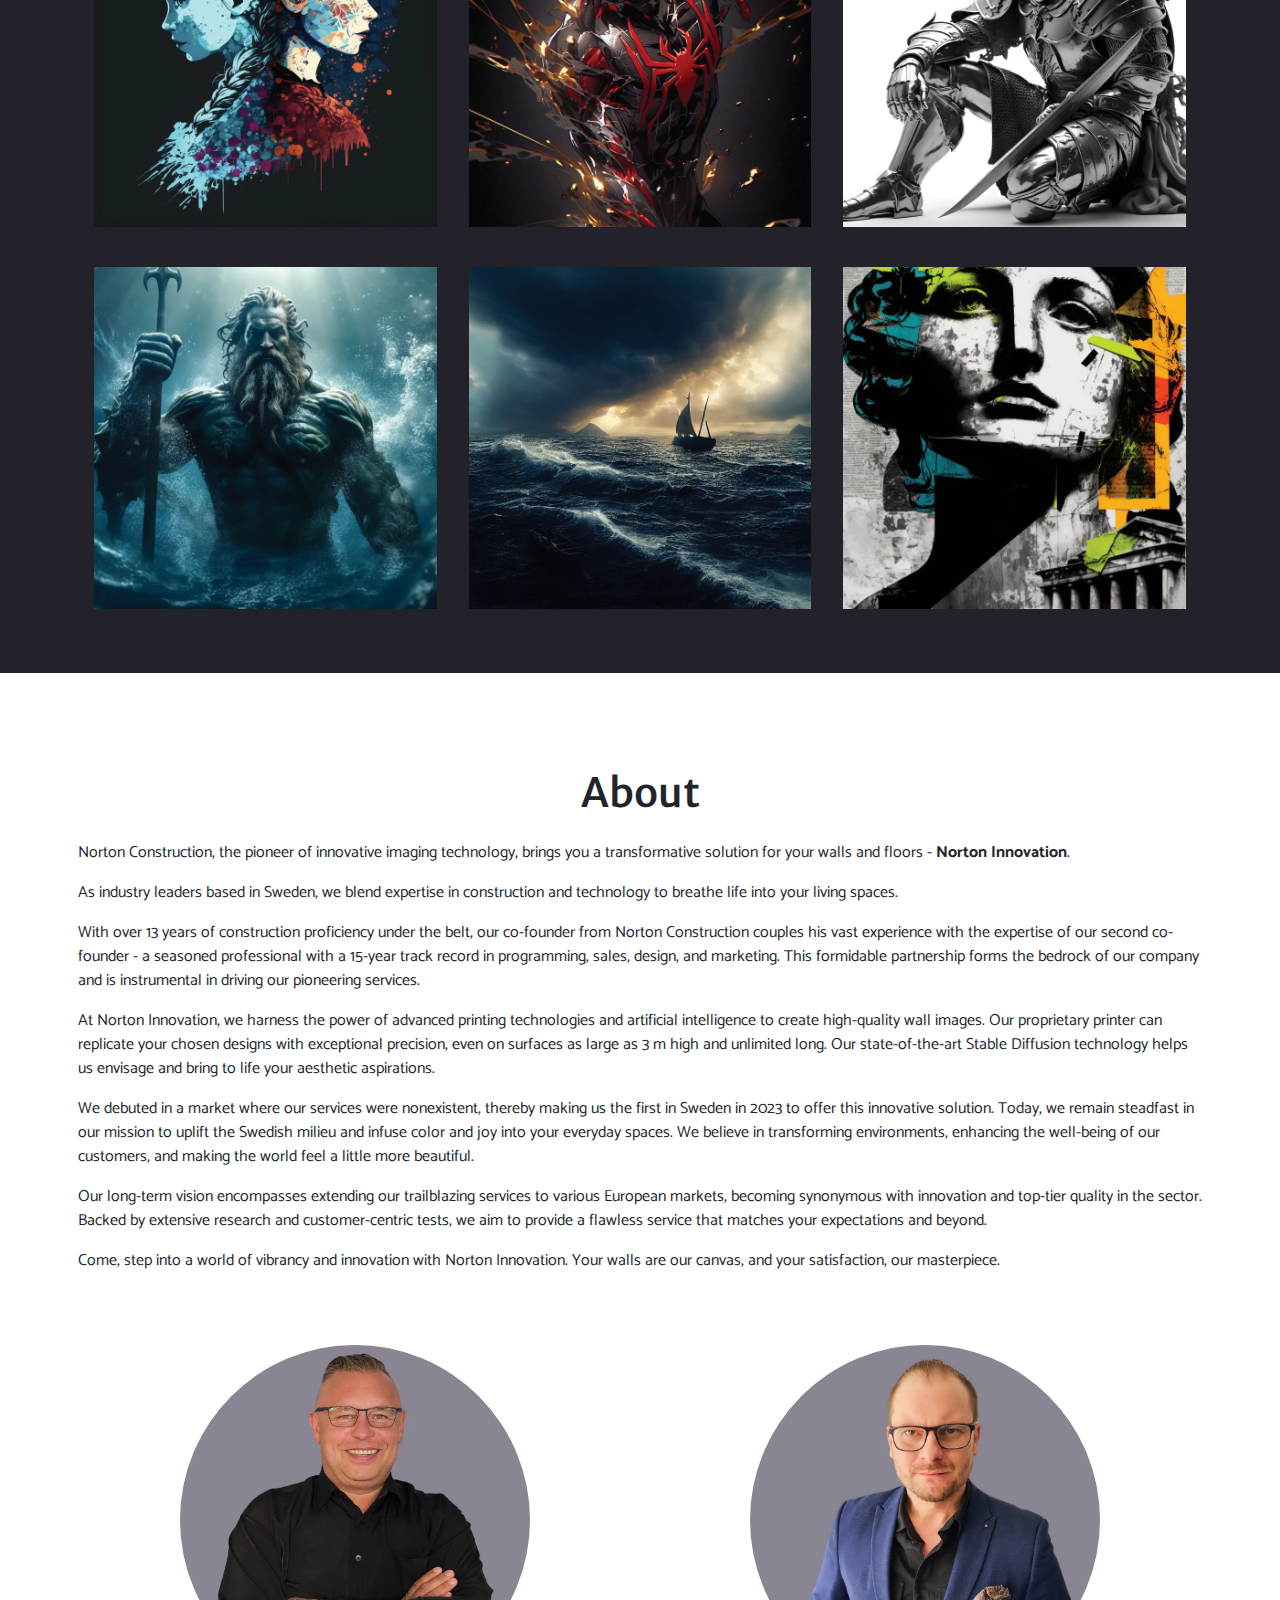
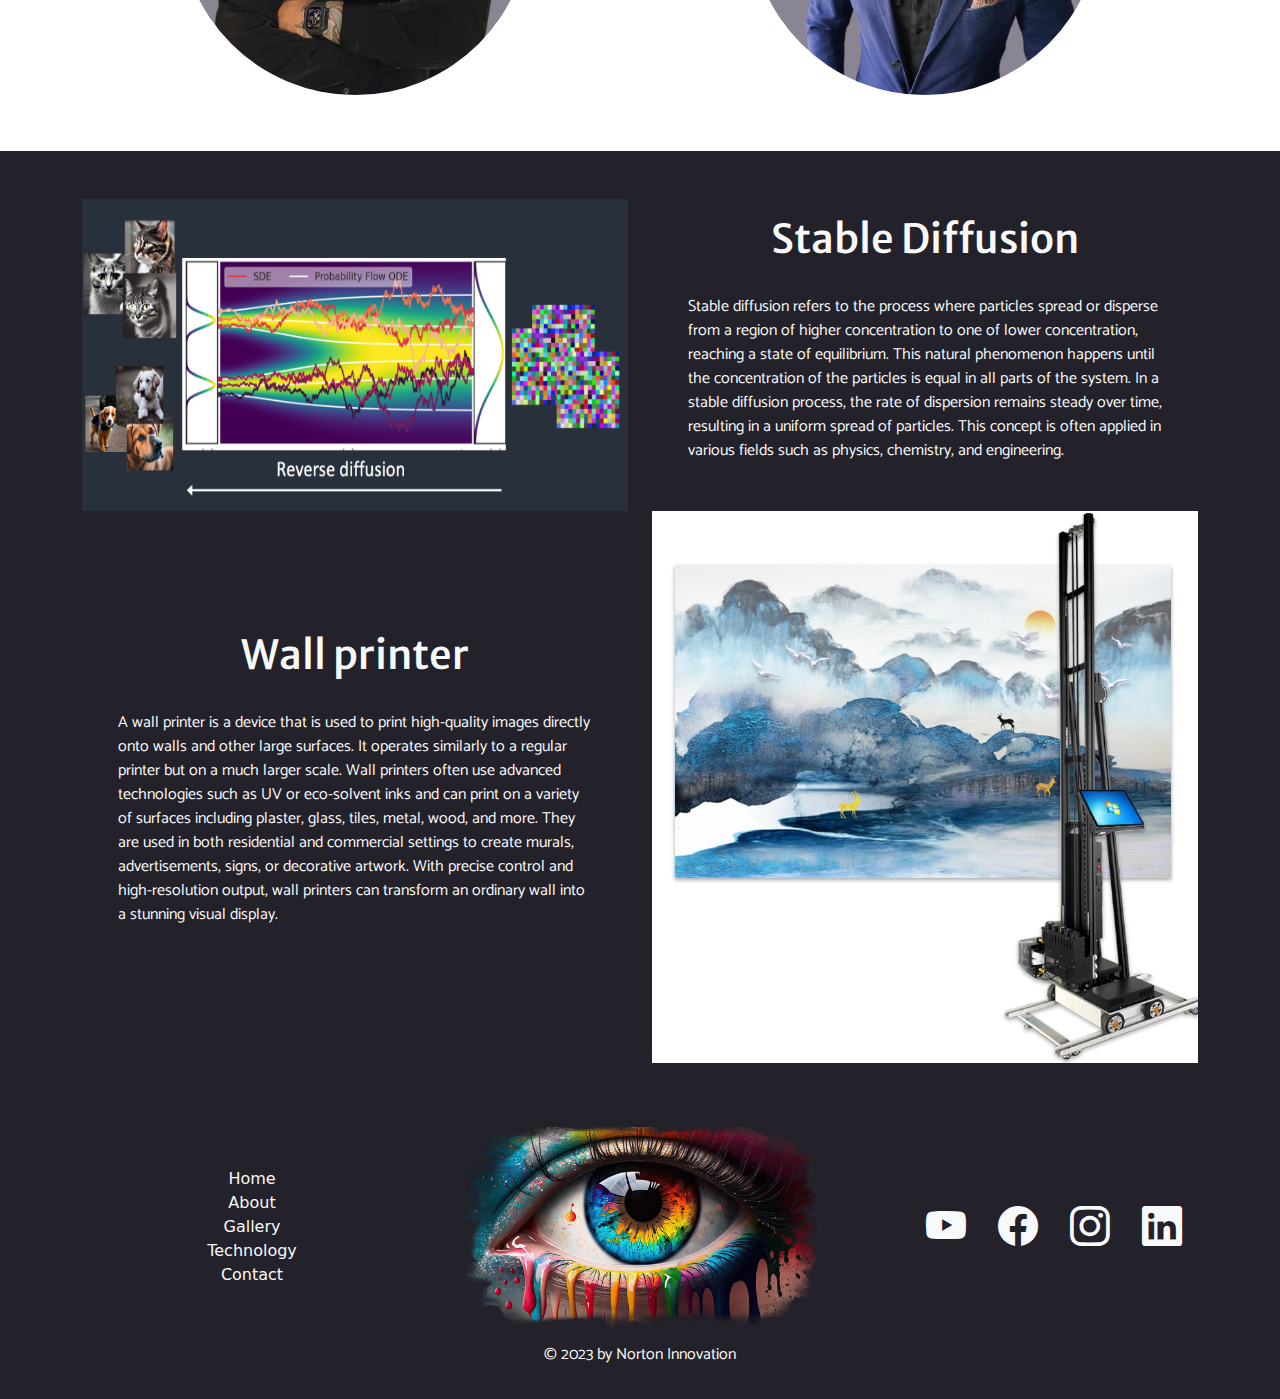
==== commit 8b2dd88b: "Final translation to SV and PL language" ====
--- a/index.html
+++ b/index.html
@@ -87,7 +87,7 @@
                         <li class="nav-item">
                             <a class="nav-link m-1 p-0" href="gallery.html">Gallery</a>
                         </li>
-                        <li class="nav-item">
+                        <li class="nav-item me-5">
                             <a class="nav-link m-1 p-0" href="#tech">Technology</a>
                         </li>
                     </ul>
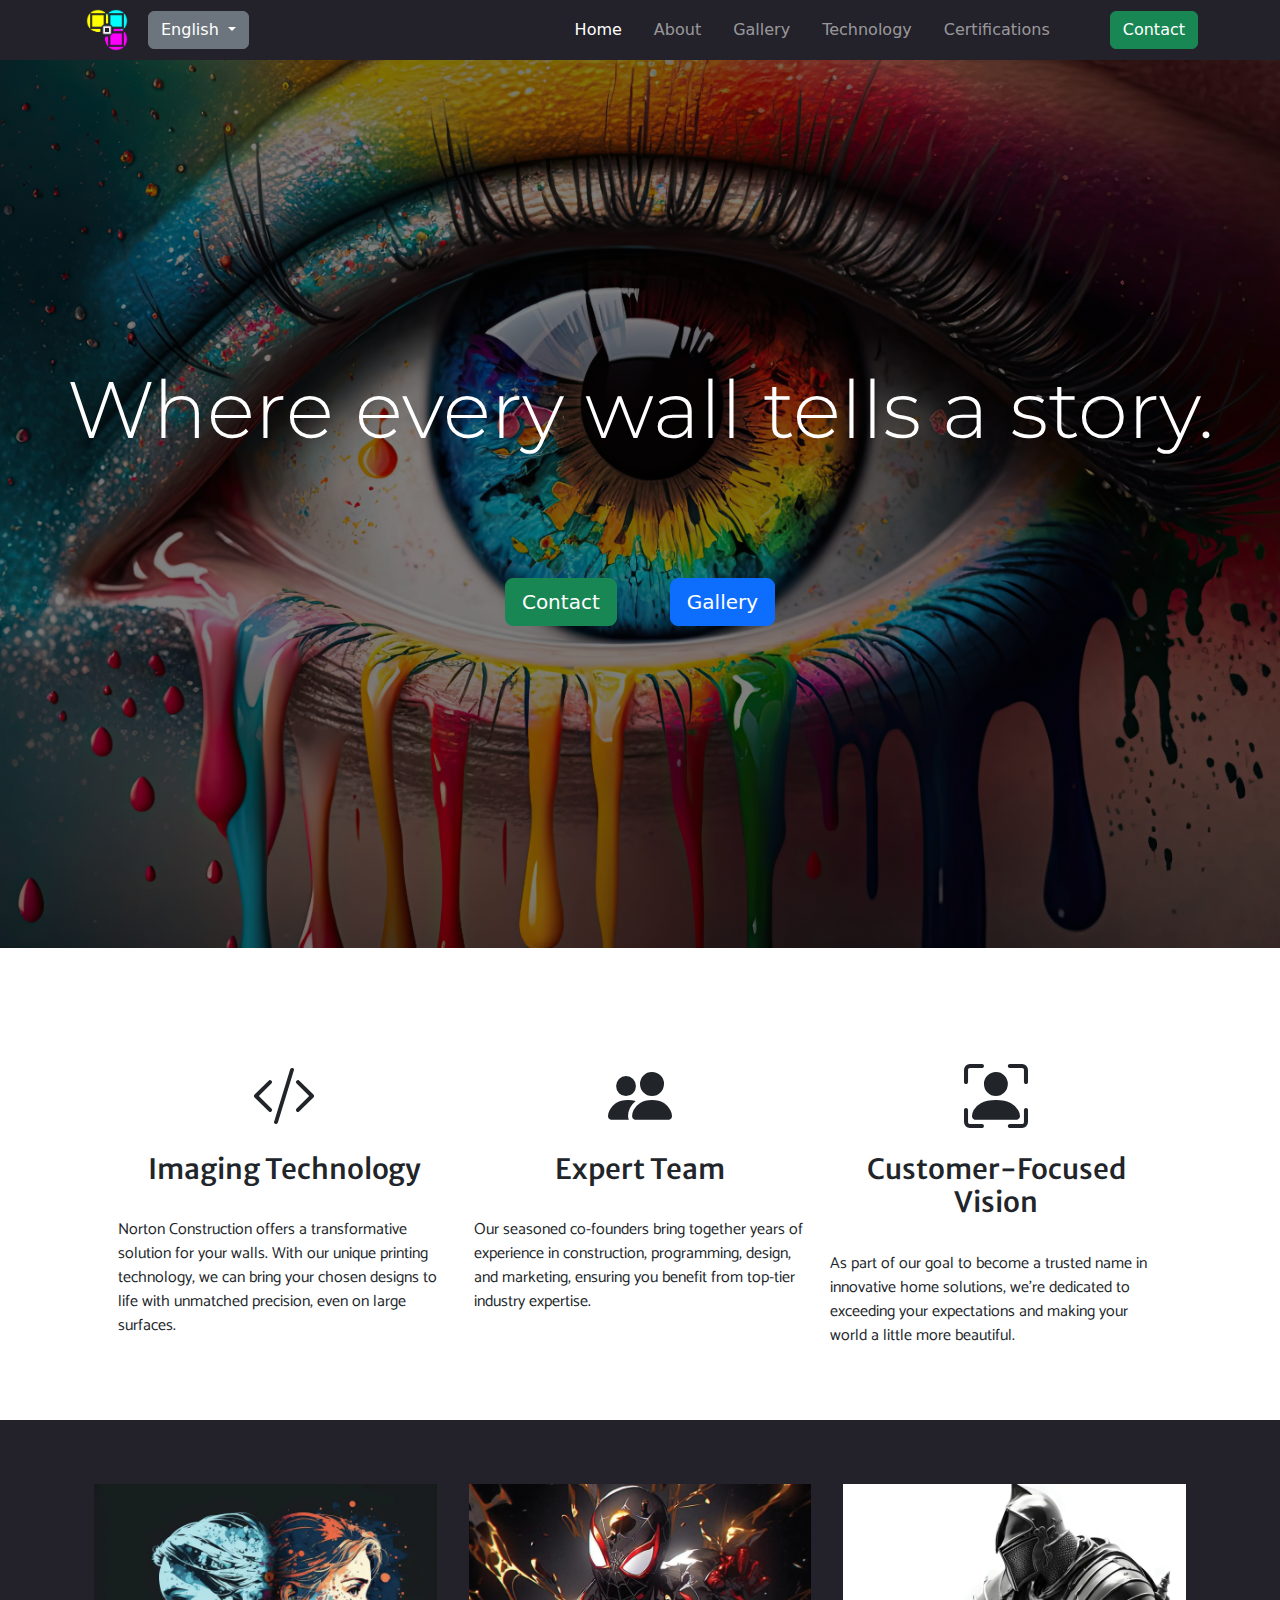
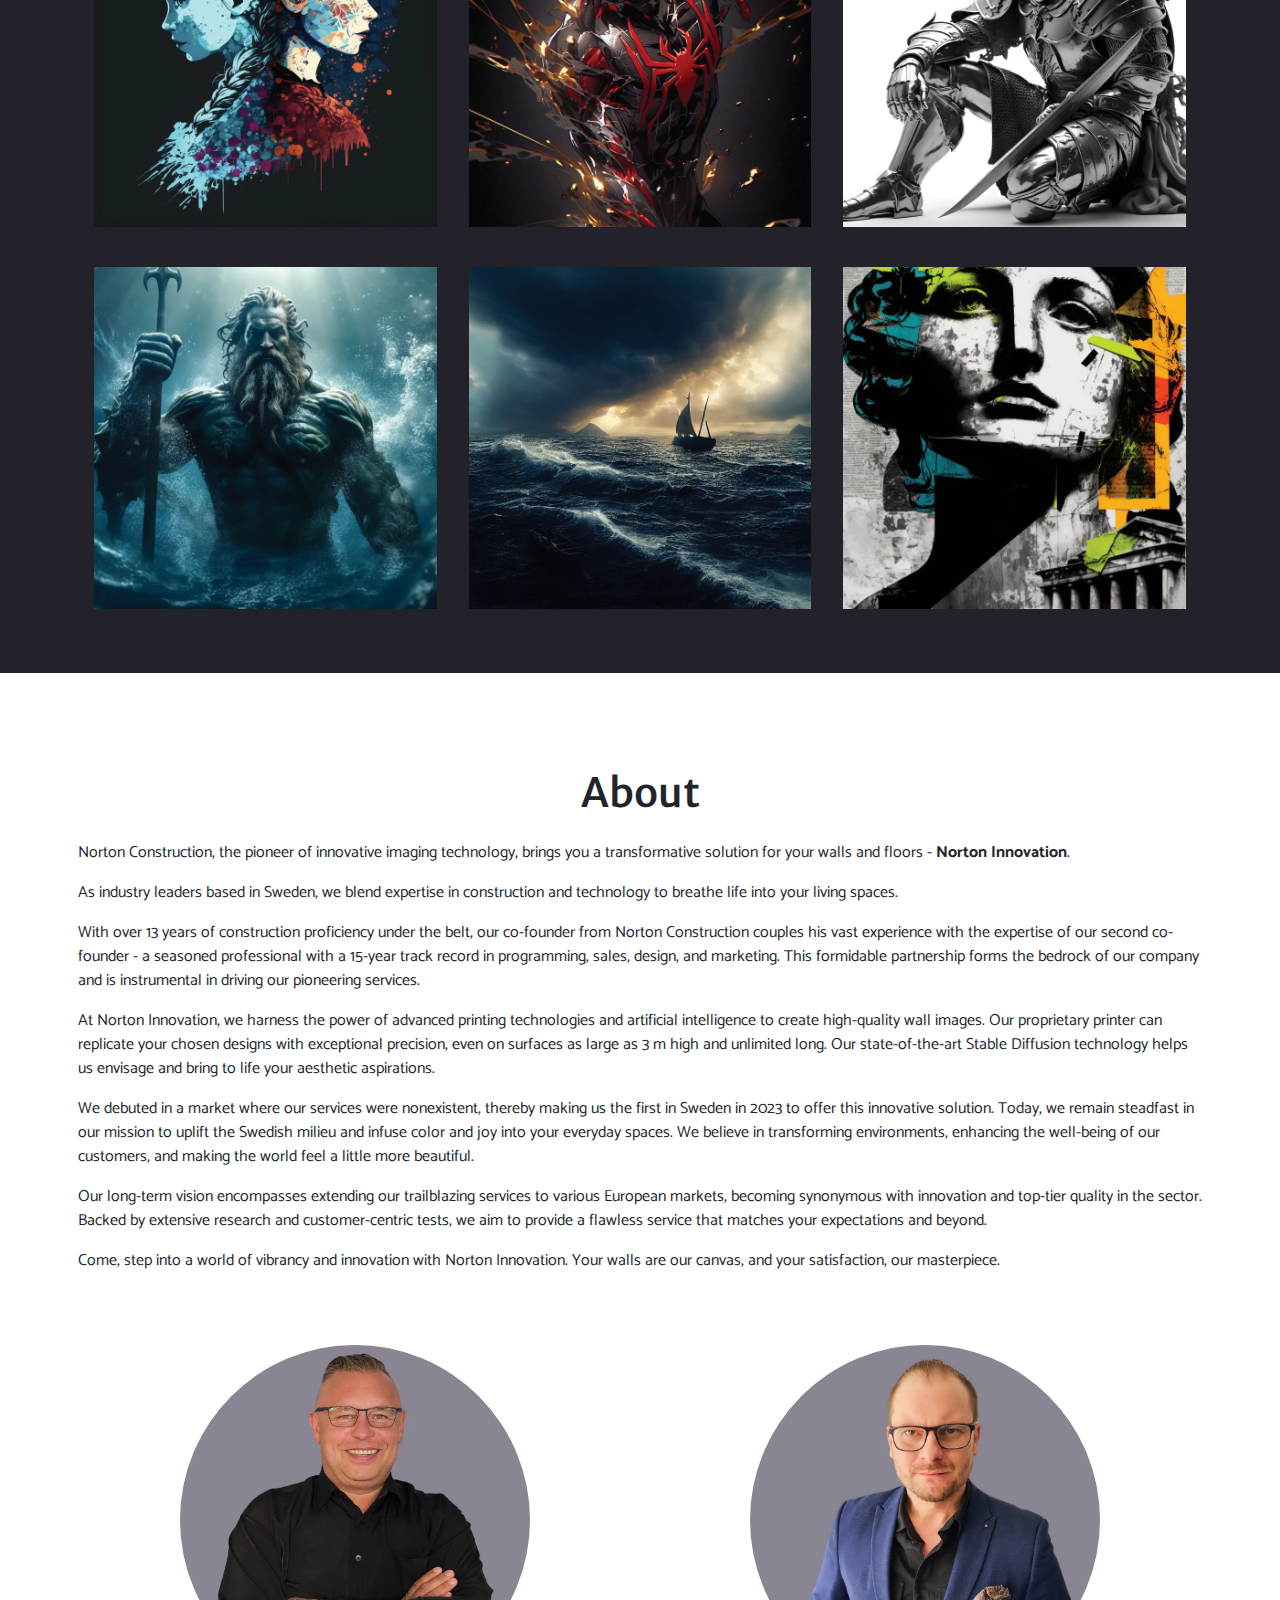
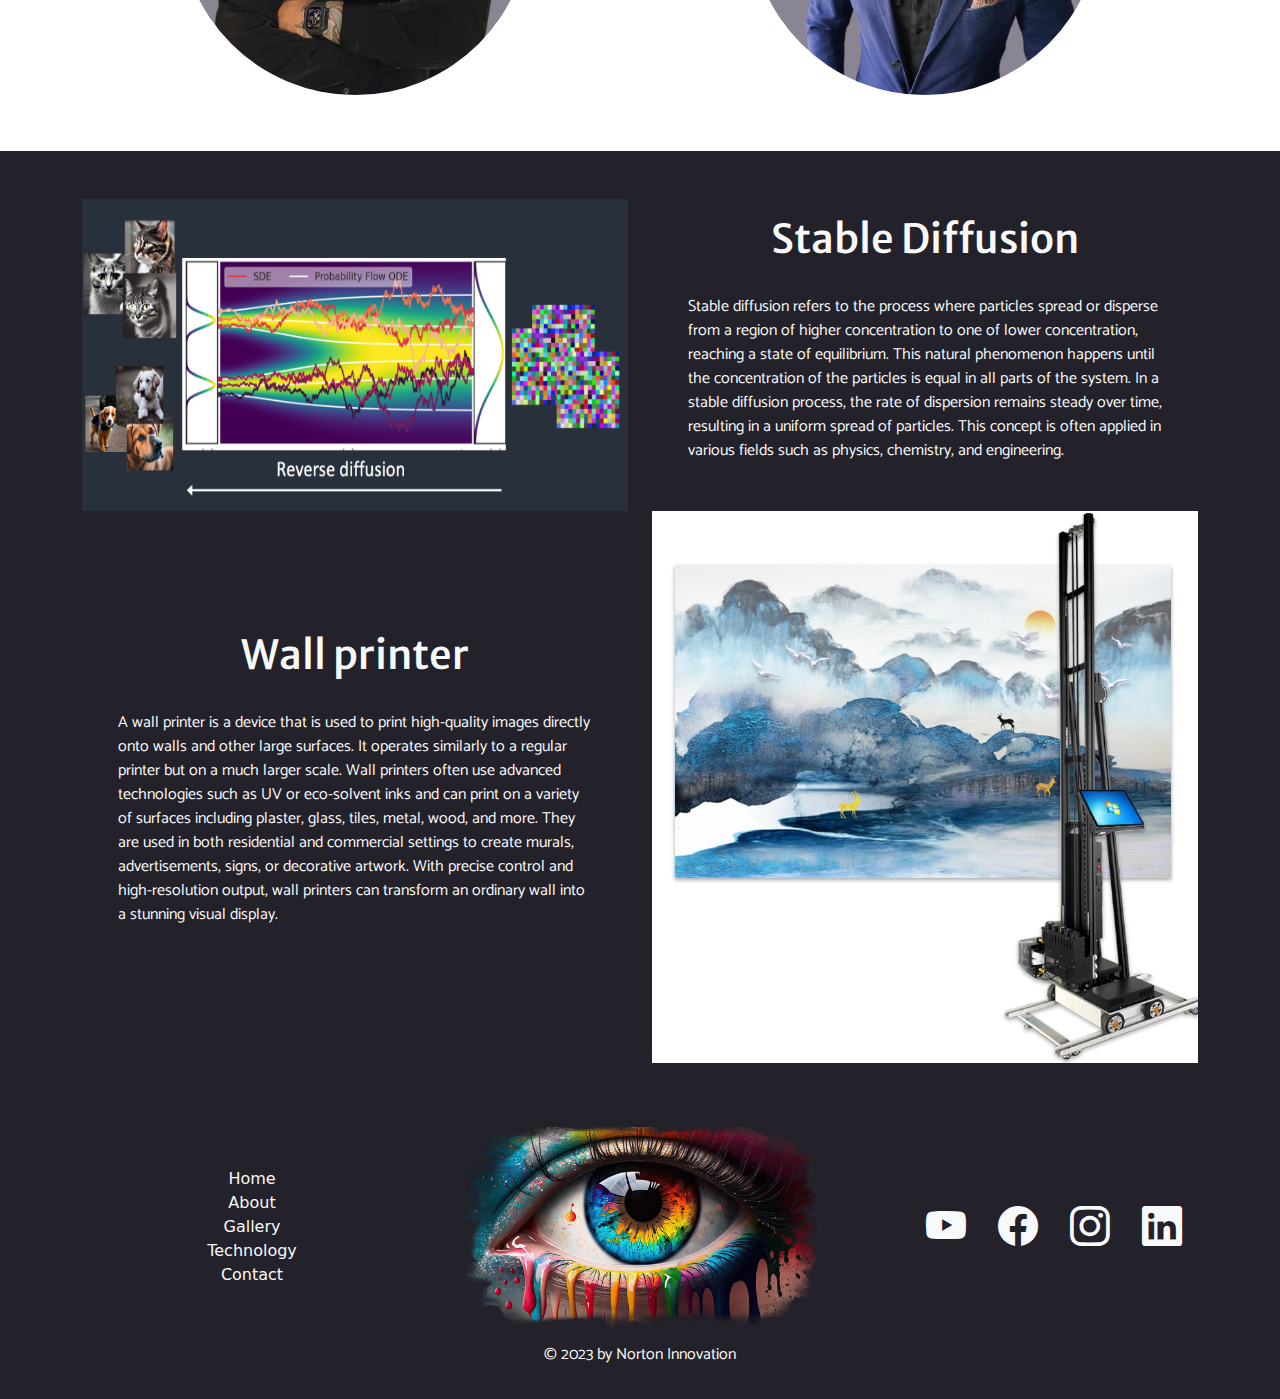
==== commit cbd9520d: "Add certications" ====
--- a/index.html
+++ b/index.html
@@ -87,8 +87,11 @@
                         <li class="nav-item">
                             <a class="nav-link m-1 p-0" href="gallery.html">Gallery</a>
                         </li>
+                        <li class="nav-item">
+                            <a class="nav-link m-1 p-0" href="#tech">Technology</a>
+                        </li>
                         <li class="nav-item me-5">
-                            <a class="nav-link m-1 p-0" href="#tech">Technology</a>
+                            <a class="nav-link m-1 p-0" href="certificates.html">Certifications</a>
                         </li>
                     </ul>
                     <!-- Contact Button -->
--- a/assets/css/style.css
+++ b/assets/css/style.css
@@ -142,6 +142,11 @@
     width: 100%;
 }
 
+.space {
+    margin-top: 6rem;
+    margin-bottom: 2rem;
+}
+
 /* On mobile, hide navigation buttons and pagination */
 @media (max-width: 768px) {
     .profile-img img {
